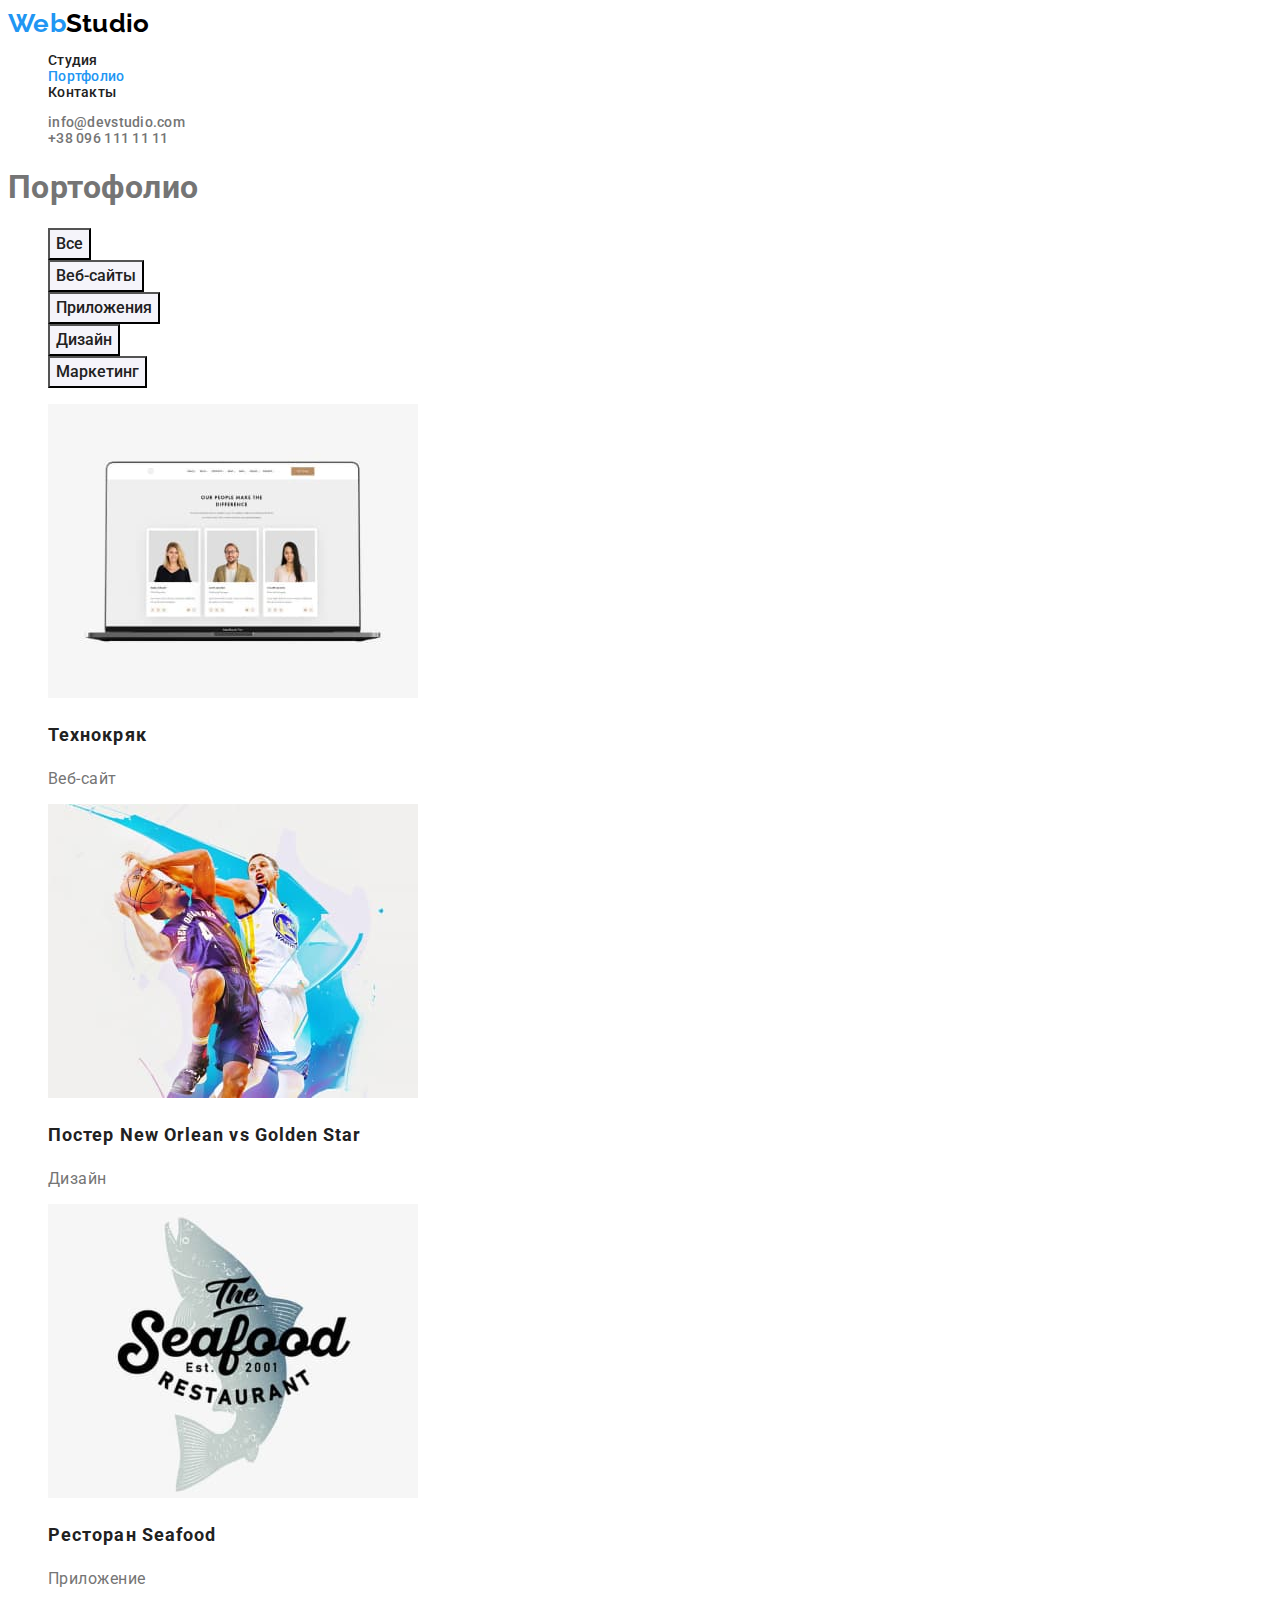
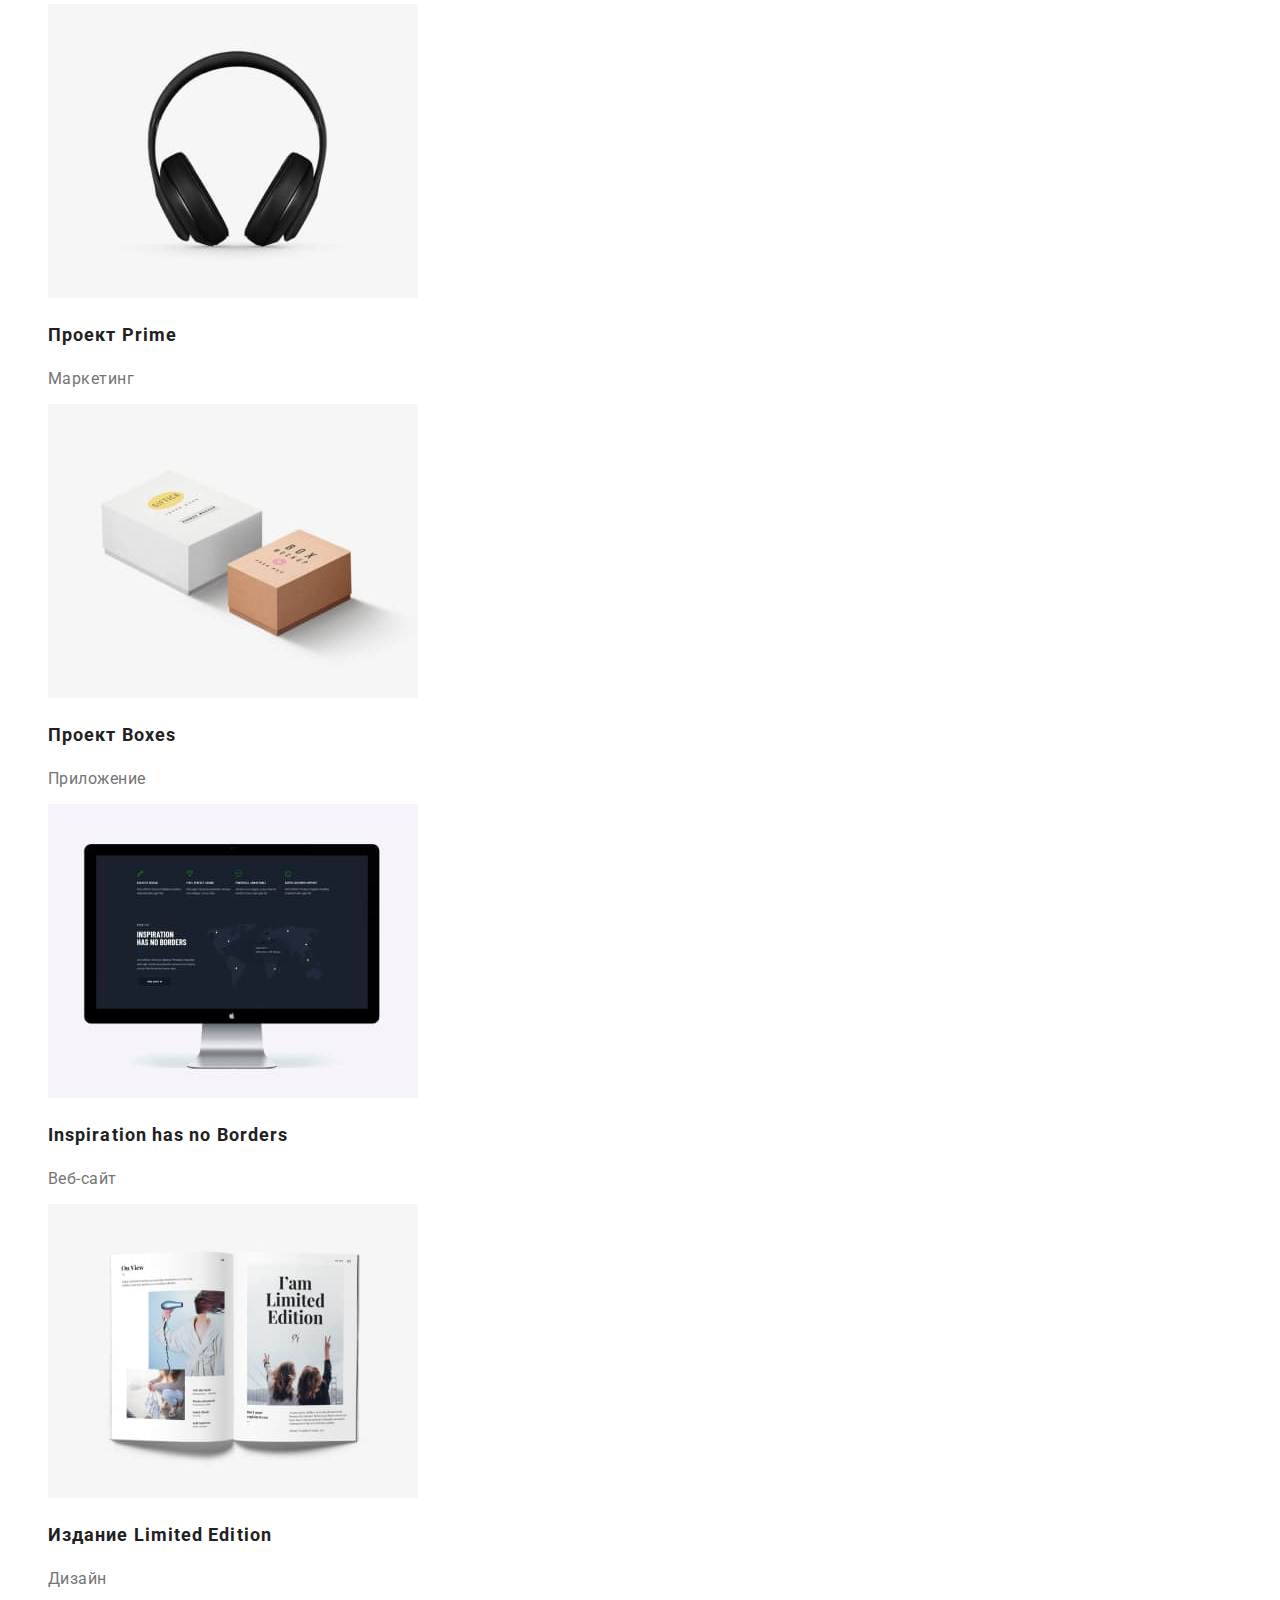
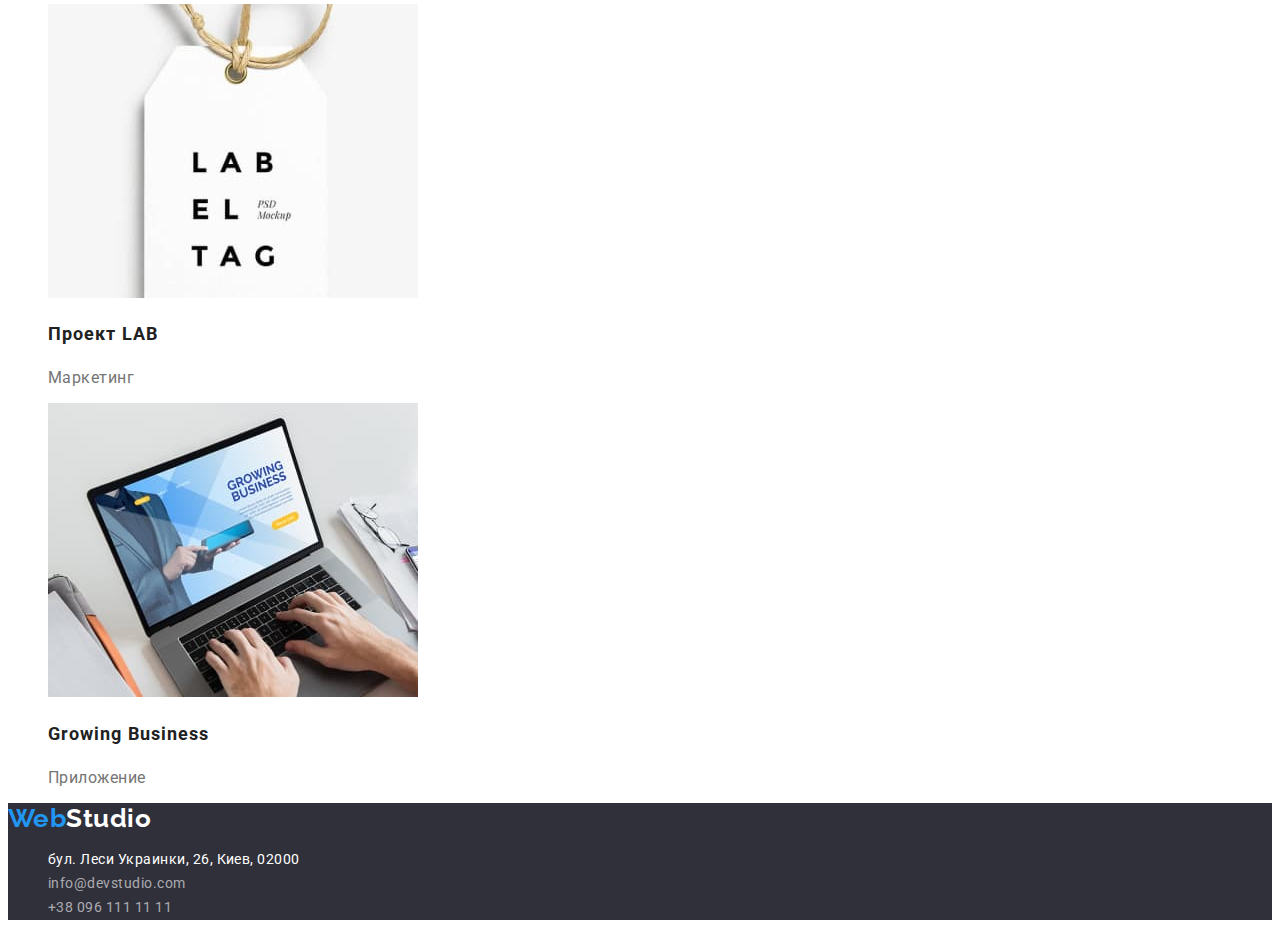
==== portfolio.html @ 1d760dae "add box-sizing" ====
<!DOCTYPE html>
<html lang="ru">
<head>
    <meta charset="UTF-8">
    <meta http-equiv="X-UA-Compatible" content="IE=edge">
    <meta name="viewport" content="width=device-width, initial-scale=1.0">
    <title>Document</title>
    <link rel="preconnect" href="https://fonts.googleapis.com">
    <link rel="preconnect" href="https://fonts.gstatic.com" crossorigin>
    <link href="https://fonts.googleapis.com/css2?family=Raleway:wght@700&family=Roboto:wght@400;500;700;900&display=swap"
        rel="stylesheet">
    <link rel="stylesheet" href="./css/styles.css">
</head>
<body>
    <!--Шапка-->
    <header class="page-header">
        <a href="./index.html" lang="en" class="logo-header link"> <span class="logo-web">Web</span>Studio </a>
        <nav class="page-nav">
            <ul class="site-nav">
                <li><a href="./index.html" class="link">Студия</a></li>
                <li><a href="./portfolio.html" class="link current">Портфолио</a></li>
                <li><a href="" class="link">Контакты</a></li>
            </ul>
        </nav>
        <ul class="contacts-nav">
            <li>
                <a href="mailto:info@devstudio.com" class="link">info@devstudio.com</a>
            </li>
            <li>
                <a href="tel:+380961111111" class="link">+38 096 111 11 11</a>
            </li>
        </ul>
    </header>
    <main>
        <section class="section">
        <h1 class="portofolio-header">Портофолио</h1>
        <!--фильтр-->
        <ul class="portofolio-list">
            <li><button type="button" class="button">Все</button></li>
            <li><button type="button" class="button">Веб-сайты</button></li>
            <li><button type="button" class="button">Приложения</button></li>
            <li><button type="button" class="button">Дизайн</button></li>
            <li><button type="button" class="button">Маркетинг</button></li>
        </ul>
        <!--Примеры работ-->
        <ul class="examples-list">
            <li>
                <img src="./images/portfolio/img9.jpg" alt="Ноутбук" width="370">
                <h2 class="title">Технокряк</h2>
                <p class="text"> Веб-сайт</p>
            </li>
            <li>
                <img src="./images/portfolio/img1.jpg" alt="Ноутбук" width="370">
                <h2 class="title">Постер New Orlean vs Golden Star</h2>
                <p class="text"> Дизайн</p>
            </li>
            <li>
                <img src="./images/portfolio/img2.jpg" alt="Ноутбук" width="370">
                <h2 class="title">Ресторан Seafood</h2>
                <p class="text"> Приложение</p>
            </li>
            <li>
                <img src="./images/portfolio/img3.jpg" alt="Ноутбук" width="370">
                <h2 class="title">Проект Prime</h2>
                <p class="text"> Маркетинг</p>
            </li>
            <li>
                <img src="./images/portfolio/img4.jpg" alt="Ноутбук" width="370">
                <h2 class="title">Проект Boxes</h2>
                <p class="text"> Приложение</p>
            </li>
            <li>
                <img src="./images/portfolio/img5.jpg" alt="Ноутбук" width="370">
                <h2 class="title">Inspiration has no Borders</h2>
                <p class="text"> Веб-сайт</p>
            </li>
            <li>
                <img src="./images/portfolio/img6.jpg" alt="Ноутбук" width="370">
                <h2 class="title">Издание Limited Edition</h2>
                <p class="text"> Дизайн</p>
            </li>
            <li>
                <img src="./images/portfolio/img7.jpg" alt="Ноутбук" width="370">
                <h2 class="title">Проект LAB</h2>
                <p class="text"> Маркетинг</p>
            </li>
            <li>
                <img src="./images/portfolio/img8.jpg" alt="Ноутбук" width="370">
                <h2 class="title">Growing Business</h2>
                <p class="text"> Приложение</p>
            </li>
        </ul>
        </section>
    </main>
    <!--Футер-->
        <footer class="page-footer">
            <address class="address-footer">
                <a href="./index.html" lang="en" class="logo-footer link"> <span class="logo-web">Web</span>Studio </a>
                <ul class="footer-list">
                    <li><a href="https://www.google.com/maps/place/%D0%B1%D1%83%D0%BB.+%D0%9B%D0%B5%D1%81%D0%B8+%D0%A3%D0%BA%D1%80%D0%B0%D0%B8%D0%BD%D0%BA%D0%B8,+26,+%D0%9A%D0%B8%D0%B5%D0%B2,+02000/@50.4265807,30.5361971,17z/data=!3m1!4b1!4m5!3m4!1s0x40d4cf0e033ecbe9:0x57a4dffefec77da0!8m2!3d50.4265807!4d30.5383858"
                            class="addres-footer link">бул. Леси Украинки, 26, Киев, 02000</a>
                    </li>
                    <li><a href="mailto:info@devstudio.com" class="contacts-footer link">info@devstudio.com</a>
                    </li>
                    <li><a href="tel:+380961111111" class="contacts-footer link">+38 096 111 11 11</a>
                    </li>
                </ul>
            </address>
        </footer>
</body>
</html>
---- css/styles.css ----
:root {
  --main-text-color: #757575;
  --accent-color: #2196f3;
  --title-text-color: #212121;
  --footer-hero-background-color: #2f303a;
  --primery-background-color: #ffffff;
  --secondary-background-color: #f5f4fa;
}

html {
  box-sizing: border-box;
}
*,
*::before,
*::after {
  box-sizing: inherit;
}
body {
  font-family: "Roboto", sans-serif;
  color: var(--main-text-color);
  background-color: var(--primery-background-color);
  letter-spacing: 0.03em;
}
ul {
  list-style: none;
}
.link {
  text-decoration: none;
  font-style: normal;
  color: var(--main-text-color);
}
button {
  font-family: inherit;
}

/* Логотип */
.logo-header {
  color: #000000;
  font-family: "Raleway", sans-serif;
  font-size: 26px;
  font-weight: 700;
  line-height: 1.19;
}
.logo-web {
  color: var(--accent-color);
}
/* шапка навигация */
.page-header {
  font-size: 14px;
  font-weight: 500;
  letter-spacing: 0.02em;
  line-height: 1.14;
}
.site-nav .link {
  color: var(--title-text-color);
}
.site-nav .link.current {
  color: var(--accent-color);
}
.site-nav .link:hover,
.site-nav .link:focus,
.contacts-nav .link:hover,
.contacts-nav .lonk:focus {
  color: var(--accent-color);
}
/* main */
/* герой */
.hero {
  background: var(--footer-hero-background-color);
}
.hero-title {
  color: var(--primery-background-color);
  font-size: 44px;
  font-weight: 900;
  letter-spacing: 0.06em;
  line-height: 1.36;
  text-align: center;
}
/* секции */
.section-title {
  font-size: 36px;
  font-weight: 700;
  line-height: 1.17;
  color: var(--title-text-color);
  text-align: center;
}
.features-list .title {
  color: var(--title-text-color);
  font-size: 14px;
  font-weight: 700;
  line-height: 1.14;
}
.features-list .text {
  font-size: 14px;
  font-weight: 400;
  line-height: 1.71;
}
.team-list .title {
  color: var(--title-text-color);
  font-size: 16px;
  font-weight: 500;
  line-height: 1.19;
  text-align: center;
}
.team-list .text {
  font-size: 16px;
  font-weight: 400;
  line-height: 1.19;
  text-align: center;
}
/* футер */
.page-footer {
  background-color: var(--footer-hero-background-color);
}
.logo-footer {
  color: var(--primery-background-color);
  font-family: "Raleway", sans-serif;
  font-size: 26px;
  font-weight: 700;
  line-height: 1.19;
}
.footer-list {
  font-size: 14px;
  font-weight: 400;
  line-height: 1.71;
}
.addres-footer {
  color: var(--primery-background-color);
}
.contacts-footer {
  color: rgba(255, 255, 255, 0.6);
}
/* кнопки */
.button {
  color: var(--title-text-color);
  background-color: var(--secondary-background-color);
  font-size: 16px;
  font-weight: 500;
  line-height: 1.63;
  text-align: center;
}

.button:hover {
  color: var(--primery-background-color);
  background-color: var(--accent-color);
  cursor: pointer;
}
.button.main {
  color: var(--primery-background-color);
  background-color: var(--accent-color);
  font-weight: 700;
  letter-spacing: 0.06em;
  line-height: 1.88;
}
.button.main:hover {
  background-color: #188ce8;
}

/* портфолио */

.examples-list .title {
  color: var(--title-text-color);
  font-size: 18px;
  font-weight: 700;
  letter-spacing: 0.06em;
  line-height: 2;
}
.examples-list text {
  font-size: 16px;
  font-weight: 400;
  line-height: 1.88;
}

/*цвет основного тексат #212121
цвет мелкого текста #757575
цвет ссылки rgba(255, 255, 255, 0.6)
цвет наведения #2196F3 */
/* цвет фона #FFFFFF 
цвет вспомогательного фона #F5F4FA
Цвет решения для вашего бизнеса  и футера #2F303A
цвет шапки #FFFFFF*/
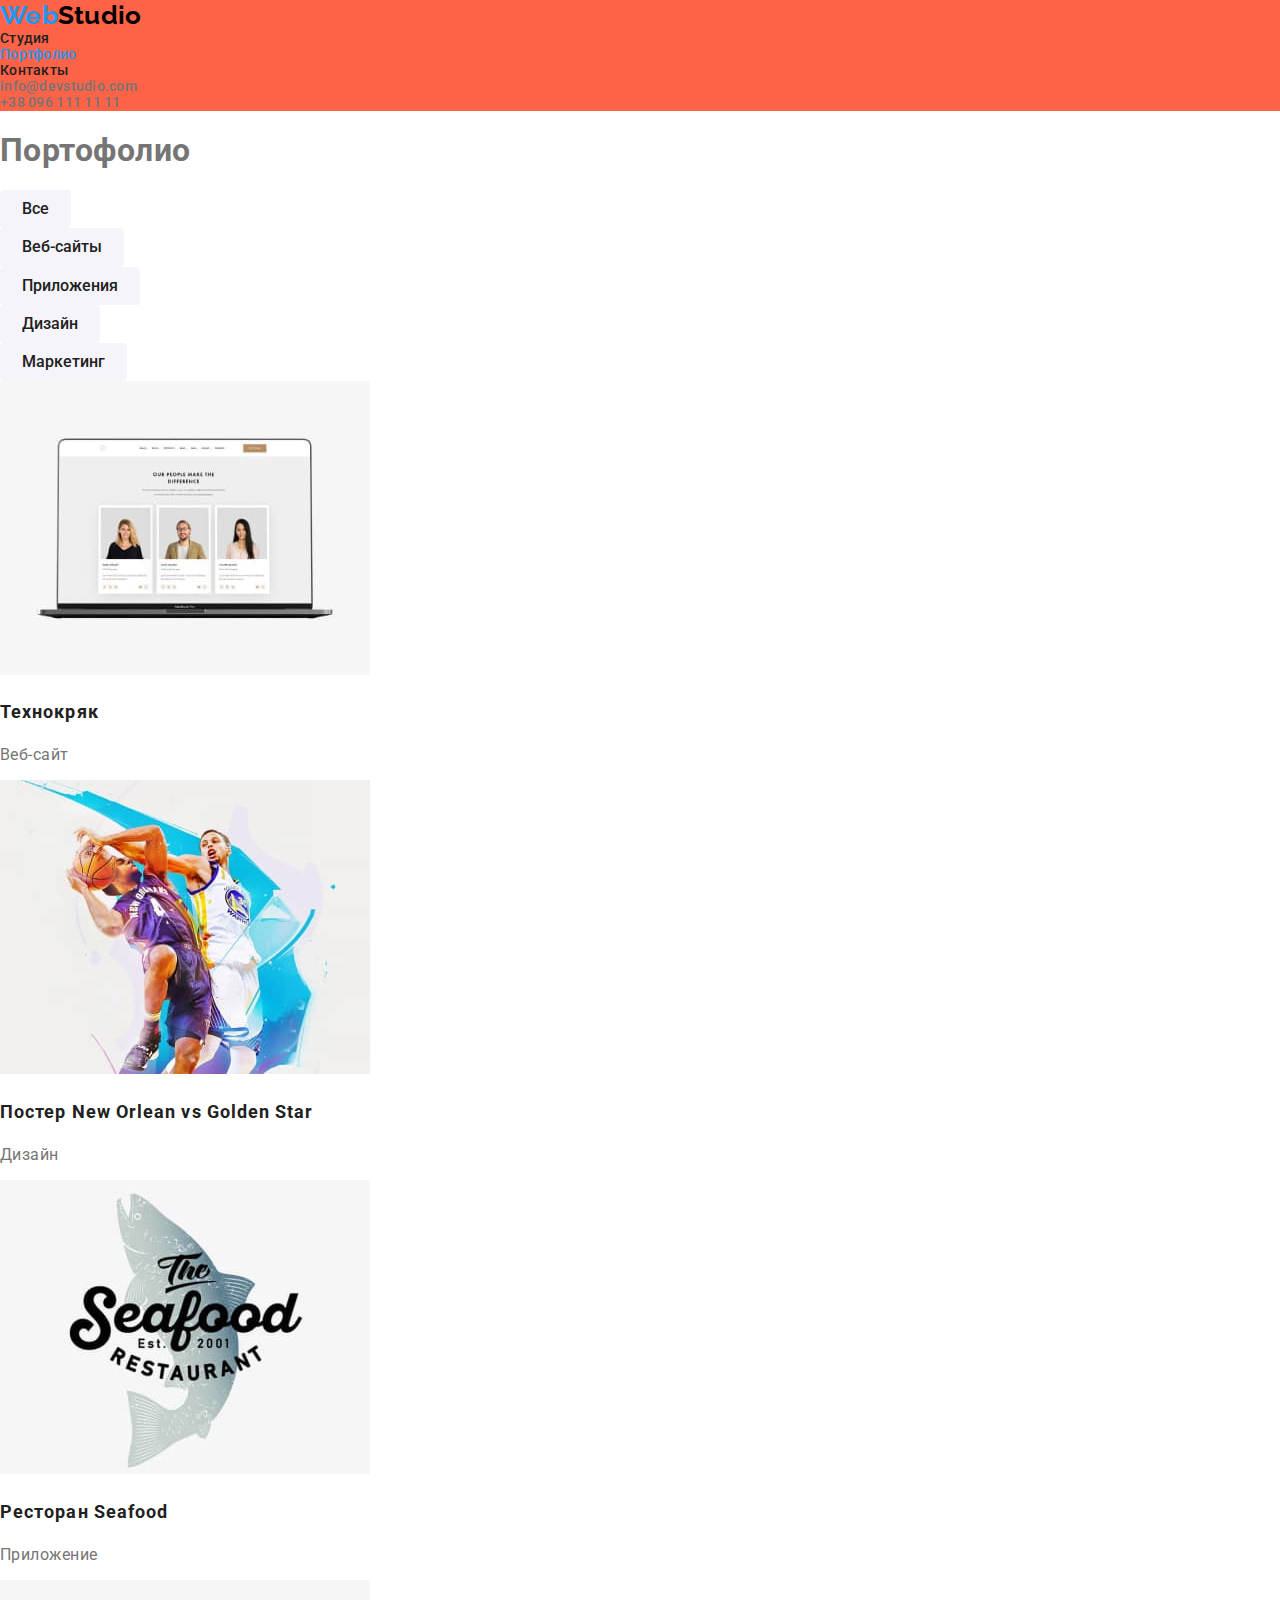
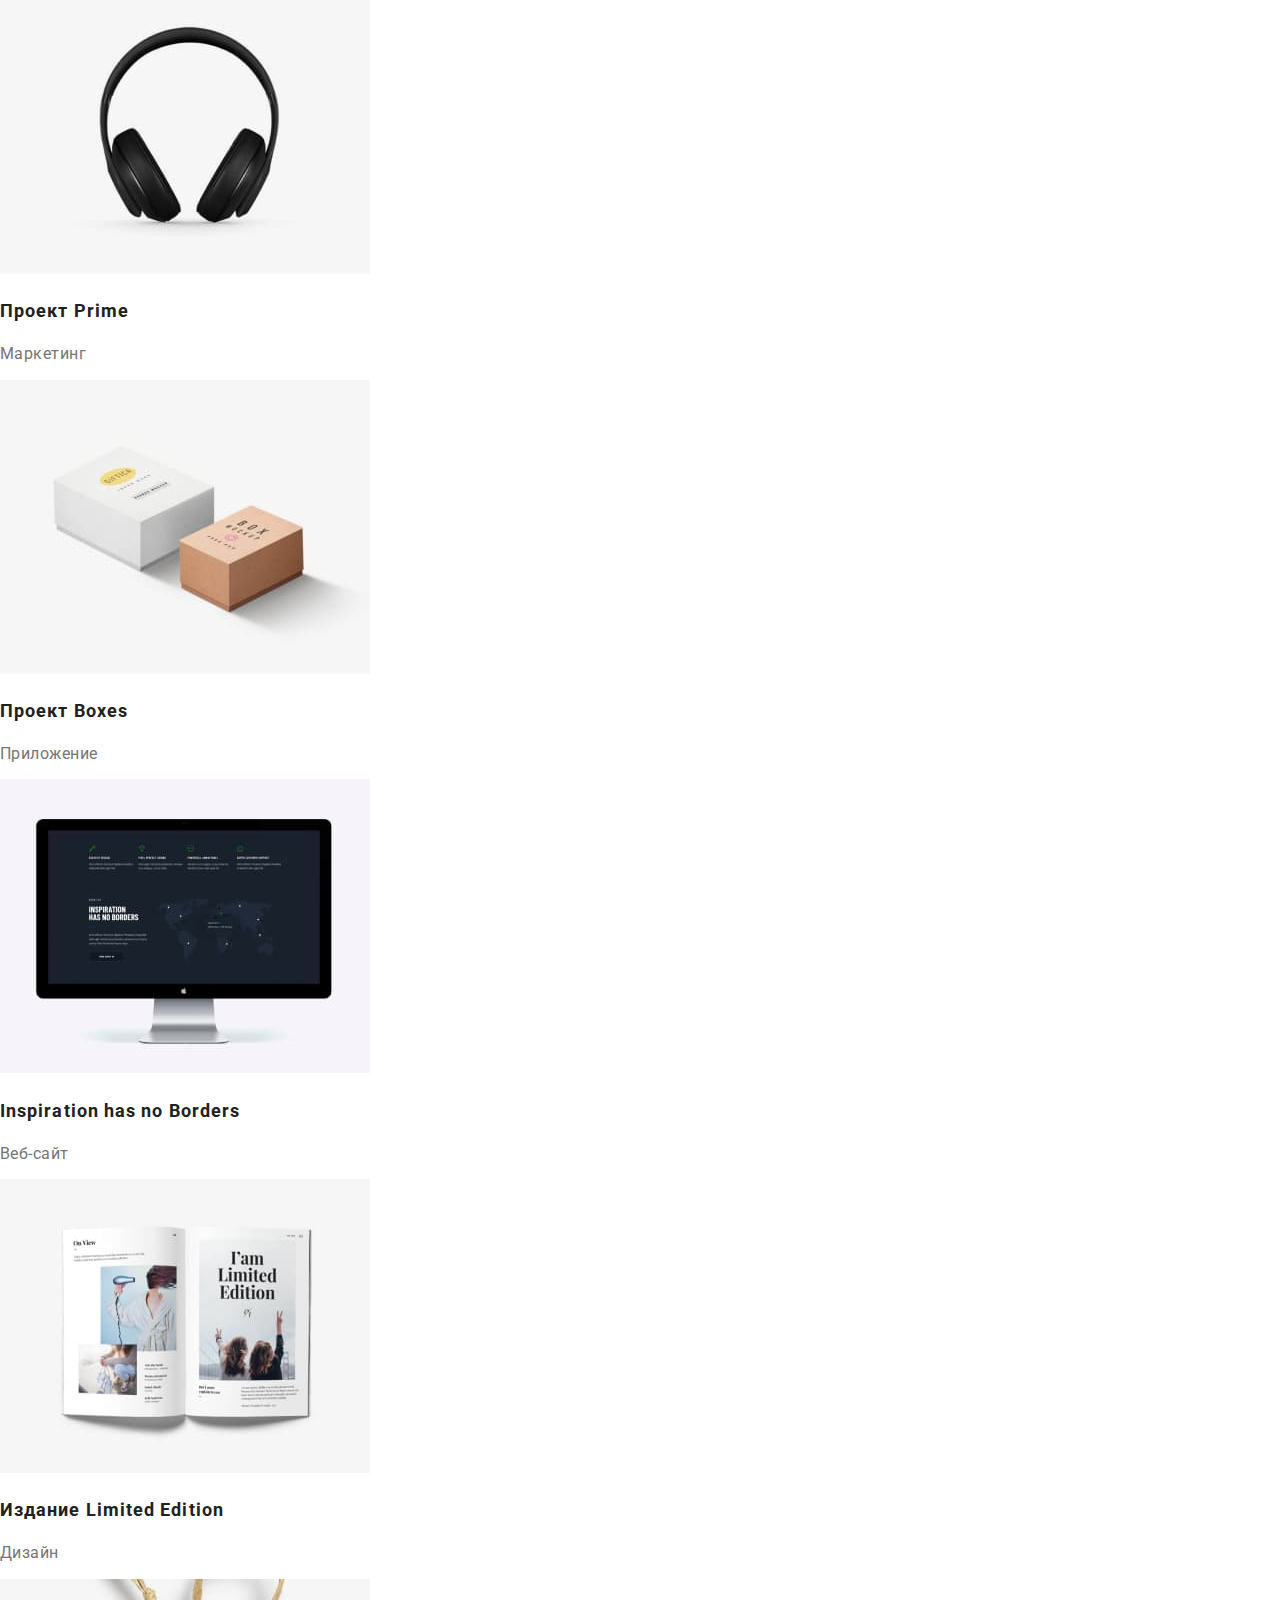
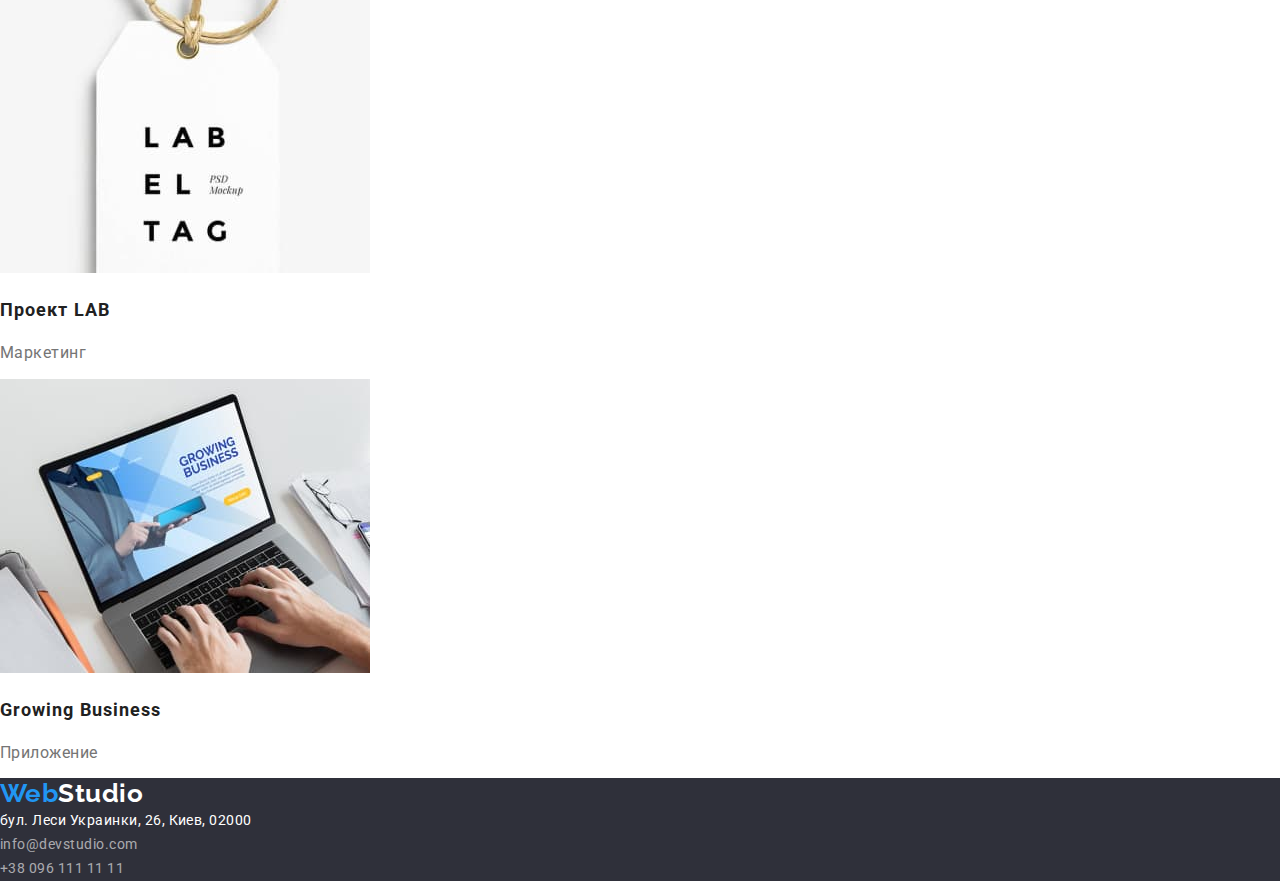
==== commit 997ce175: "container+normalaize" ====
--- a/portfolio.html
+++ b/portfolio.html
@@ -7,105 +7,107 @@
     <title>Document</title>
     <link rel="preconnect" href="https://fonts.googleapis.com">
     <link rel="preconnect" href="https://fonts.gstatic.com" crossorigin>
-    <link href="https://fonts.googleapis.com/css2?family=Raleway:wght@700&family=Roboto:wght@400;500;700;900&display=swap"
-        rel="stylesheet">
+    <link href="https://fonts.googleapis.com/css2?family=Raleway:wght@700&family=Roboto:wght@400;500;700;900&display=swap" rel="stylesheet">
+    <link rel="stylesheet" href="https://cdnjs.cloudflare.com/ajax/libs/modern-normalize/1.1.0/modern-normalize.min.css">
     <link rel="stylesheet" href="./css/styles.css">
 </head>
 <body>
-    <!--Шапка-->
-    <header class="page-header">
-        <a href="./index.html" lang="en" class="logo-header link"> <span class="logo-web">Web</span>Studio </a>
-        <nav class="page-nav">
-            <ul class="site-nav">
-                <li><a href="./index.html" class="link">Студия</a></li>
-                <li><a href="./portfolio.html" class="link current">Портфолио</a></li>
-                <li><a href="" class="link">Контакты</a></li>
+    
+        <!--Шапка-->
+        <header class="page-header">
+            <a href="./index.html" lang="en" class="logo-header link"> <span class="logo-web">Web</span>Studio </a>
+            <nav class="page-nav">
+                <ul class="site-nav">
+                    <li><a href="./index.html" class="link">Студия</a></li>
+                    <li><a href="./portfolio.html" class="link current">Портфолио</a></li>
+                    <li><a href="" class="link">Контакты</a></li>
+                </ul>
+            </nav>
+            <ul class="contacts-nav">
+                <li>
+                    <a href="mailto:info@devstudio.com" class="link">info@devstudio.com</a>
+                </li>
+                <li>
+                    <a href="tel:+380961111111" class="link">+38 096 111 11 11</a>
+                </li>
             </ul>
-        </nav>
-        <ul class="contacts-nav">
-            <li>
-                <a href="mailto:info@devstudio.com" class="link">info@devstudio.com</a>
-            </li>
-            <li>
-                <a href="tel:+380961111111" class="link">+38 096 111 11 11</a>
-            </li>
-        </ul>
-    </header>
-    <main>
-        <section class="section">
-        <h1 class="portofolio-header">Портофолио</h1>
-        <!--фильтр-->
-        <ul class="portofolio-list">
-            <li><button type="button" class="button">Все</button></li>
-            <li><button type="button" class="button">Веб-сайты</button></li>
-            <li><button type="button" class="button">Приложения</button></li>
-            <li><button type="button" class="button">Дизайн</button></li>
-            <li><button type="button" class="button">Маркетинг</button></li>
-        </ul>
-        <!--Примеры работ-->
-        <ul class="examples-list">
-            <li>
-                <img src="./images/portfolio/img9.jpg" alt="Ноутбук" width="370">
-                <h2 class="title">Технокряк</h2>
-                <p class="text"> Веб-сайт</p>
-            </li>
-            <li>
-                <img src="./images/portfolio/img1.jpg" alt="Ноутбук" width="370">
-                <h2 class="title">Постер New Orlean vs Golden Star</h2>
-                <p class="text"> Дизайн</p>
-            </li>
-            <li>
-                <img src="./images/portfolio/img2.jpg" alt="Ноутбук" width="370">
-                <h2 class="title">Ресторан Seafood</h2>
-                <p class="text"> Приложение</p>
-            </li>
-            <li>
-                <img src="./images/portfolio/img3.jpg" alt="Ноутбук" width="370">
-                <h2 class="title">Проект Prime</h2>
-                <p class="text"> Маркетинг</p>
-            </li>
-            <li>
-                <img src="./images/portfolio/img4.jpg" alt="Ноутбук" width="370">
-                <h2 class="title">Проект Boxes</h2>
-                <p class="text"> Приложение</p>
-            </li>
-            <li>
-                <img src="./images/portfolio/img5.jpg" alt="Ноутбук" width="370">
-                <h2 class="title">Inspiration has no Borders</h2>
-                <p class="text"> Веб-сайт</p>
-            </li>
-            <li>
-                <img src="./images/portfolio/img6.jpg" alt="Ноутбук" width="370">
-                <h2 class="title">Издание Limited Edition</h2>
-                <p class="text"> Дизайн</p>
-            </li>
-            <li>
-                <img src="./images/portfolio/img7.jpg" alt="Ноутбук" width="370">
-                <h2 class="title">Проект LAB</h2>
-                <p class="text"> Маркетинг</p>
-            </li>
-            <li>
-                <img src="./images/portfolio/img8.jpg" alt="Ноутбук" width="370">
-                <h2 class="title">Growing Business</h2>
-                <p class="text"> Приложение</p>
-            </li>
-        </ul>
-        </section>
-    </main>
-    <!--Футер-->
-        <footer class="page-footer">
-            <address class="address-footer">
-                <a href="./index.html" lang="en" class="logo-footer link"> <span class="logo-web">Web</span>Studio </a>
-                <ul class="footer-list">
-                    <li><a href="https://www.google.com/maps/place/%D0%B1%D1%83%D0%BB.+%D0%9B%D0%B5%D1%81%D0%B8+%D0%A3%D0%BA%D1%80%D0%B0%D0%B8%D0%BD%D0%BA%D0%B8,+26,+%D0%9A%D0%B8%D0%B5%D0%B2,+02000/@50.4265807,30.5361971,17z/data=!3m1!4b1!4m5!3m4!1s0x40d4cf0e033ecbe9:0x57a4dffefec77da0!8m2!3d50.4265807!4d30.5383858"
-                            class="addres-footer link">бул. Леси Украинки, 26, Киев, 02000</a>
-                    </li>
-                    <li><a href="mailto:info@devstudio.com" class="contacts-footer link">info@devstudio.com</a>
-                    </li>
-                    <li><a href="tel:+380961111111" class="contacts-footer link">+38 096 111 11 11</a>
-                    </li>
-                </ul>
-            </address>
-        </footer>
+        </header>
+        <main>
+            <section class="section">
+            <h1 class="portofolio-header">Портофолио</h1>
+            <!--фильтр-->
+            <ul class="portofolio-list">
+                <li><button type="button" class="button">Все</button></li>
+                <li><button type="button" class="button">Веб-сайты</button></li>
+                <li><button type="button" class="button">Приложения</button></li>
+                <li><button type="button" class="button">Дизайн</button></li>
+                <li><button type="button" class="button">Маркетинг</button></li>
+            </ul>
+            <!--Примеры работ-->
+            <ul class="examples-list">
+                <li>
+                    <img src="./images/portfolio/img9.jpg" alt="Ноутбук" width="370">
+                    <h2 class="title">Технокряк</h2>
+                    <p class="text"> Веб-сайт</p>
+                </li>
+                <li>
+                    <img src="./images/portfolio/img1.jpg" alt="Ноутбук" width="370">
+                    <h2 class="title">Постер New Orlean vs Golden Star</h2>
+                    <p class="text"> Дизайн</p>
+                </li>
+                <li>
+                    <img src="./images/portfolio/img2.jpg" alt="Ноутбук" width="370">
+                    <h2 class="title">Ресторан Seafood</h2>
+                    <p class="text"> Приложение</p>
+                </li>
+                <li>
+                    <img src="./images/portfolio/img3.jpg" alt="Ноутбук" width="370">
+                    <h2 class="title">Проект Prime</h2>
+                    <p class="text"> Маркетинг</p>
+                </li>
+                <li>
+                    <img src="./images/portfolio/img4.jpg" alt="Ноутбук" width="370">
+                    <h2 class="title">Проект Boxes</h2>
+                    <p class="text"> Приложение</p>
+                </li>
+                <li>
+                    <img src="./images/portfolio/img5.jpg" alt="Ноутбук" width="370">
+                    <h2 class="title">Inspiration has no Borders</h2>
+                    <p class="text"> Веб-сайт</p>
+                </li>
+                <li>
+                    <img src="./images/portfolio/img6.jpg" alt="Ноутбук" width="370">
+                    <h2 class="title">Издание Limited Edition</h2>
+                    <p class="text"> Дизайн</p>
+                </li>
+                <li>
+                    <img src="./images/portfolio/img7.jpg" alt="Ноутбук" width="370">
+                    <h2 class="title">Проект LAB</h2>
+                    <p class="text"> Маркетинг</p>
+                </li>
+                <li>
+                    <img src="./images/portfolio/img8.jpg" alt="Ноутбук" width="370">
+                    <h2 class="title">Growing Business</h2>
+                    <p class="text"> Приложение</p>
+                </li>
+            </ul>
+            </section>
+        </main>
+        <!--Футер-->
+            <footer class="page-footer">
+                <address class="address-footer">
+                    <a href="./index.html" lang="en" class="logo-footer link"> <span class="logo-web">Web</span>Studio </a>
+                    <ul class="footer-list">
+                        <li><a href="https://www.google.com/maps/place/%D0%B1%D1%83%D0%BB.+%D0%9B%D0%B5%D1%81%D0%B8+%D0%A3%D0%BA%D1%80%D0%B0%D0%B8%D0%BD%D0%BA%D0%B8,+26,+%D0%9A%D0%B8%D0%B5%D0%B2,+02000/@50.4265807,30.5361971,17z/data=!3m1!4b1!4m5!3m4!1s0x40d4cf0e033ecbe9:0x57a4dffefec77da0!8m2!3d50.4265807!4d30.5383858"
+                                class="addres-footer link">бул. Леси Украинки, 26, Киев, 02000</a>
+                        </li>
+                        <li><a href="mailto:info@devstudio.com" class="contacts-footer link">info@devstudio.com</a>
+                        </li>
+                        <li><a href="tel:+380961111111" class="contacts-footer link">+38 096 111 11 11</a>
+                        </li>
+                    </ul>
+                </address>
+            </footer>
+    
 </body>
 </html>--- a/css/styles.css
+++ b/css/styles.css
@@ -10,11 +10,7 @@
 html {
   box-sizing: border-box;
 }
-*,
-*::before,
-*::after {
-  box-sizing: inherit;
-}
+
 body {
   font-family: "Roboto", sans-serif;
   color: var(--main-text-color);
@@ -23,6 +19,8 @@
 }
 ul {
   list-style: none;
+  padding: 0;
+  margin: 0;
 }
 .link {
   text-decoration: none;
@@ -33,6 +31,12 @@
   font-family: inherit;
 }
 
+.container {
+  width: 1200px;
+  padding-left: 15px;
+  padding-right: 15px;
+  margin: 0 auto;
+}
 /* Логотип */
 .logo-header {
   color: #000000;
@@ -50,6 +54,7 @@
   font-weight: 500;
   letter-spacing: 0.02em;
   line-height: 1.14;
+  background-color: tomato;
 }
 .site-nav .link {
   color: var(--title-text-color);
@@ -67,14 +72,19 @@
 /* герой */
 .hero {
   background: var(--footer-hero-background-color);
+  outline: 2px solid tomato;
 }
 .hero-title {
   color: var(--primery-background-color);
   font-size: 44px;
   font-weight: 900;
+  text-transform: uppercase;
   letter-spacing: 0.06em;
   line-height: 1.36;
   text-align: center;
+  margin-top: 0;
+  margin-bottom: 30;
+  width: 696px;
 }
 /* секции */
 .section-title {
@@ -138,6 +148,9 @@
   font-weight: 500;
   line-height: 1.63;
   text-align: center;
+  border-radius: 4px;
+  padding: 6px 22px;
+  border: none;
 }
 
 .button:hover {
@@ -151,6 +164,9 @@
   font-weight: 700;
   letter-spacing: 0.06em;
   line-height: 1.88;
+  padding: 10px 32px;
+  min-height: 50px;
+  min-width: 200;
 }
 .button.main:hover {
   background-color: #188ce8;
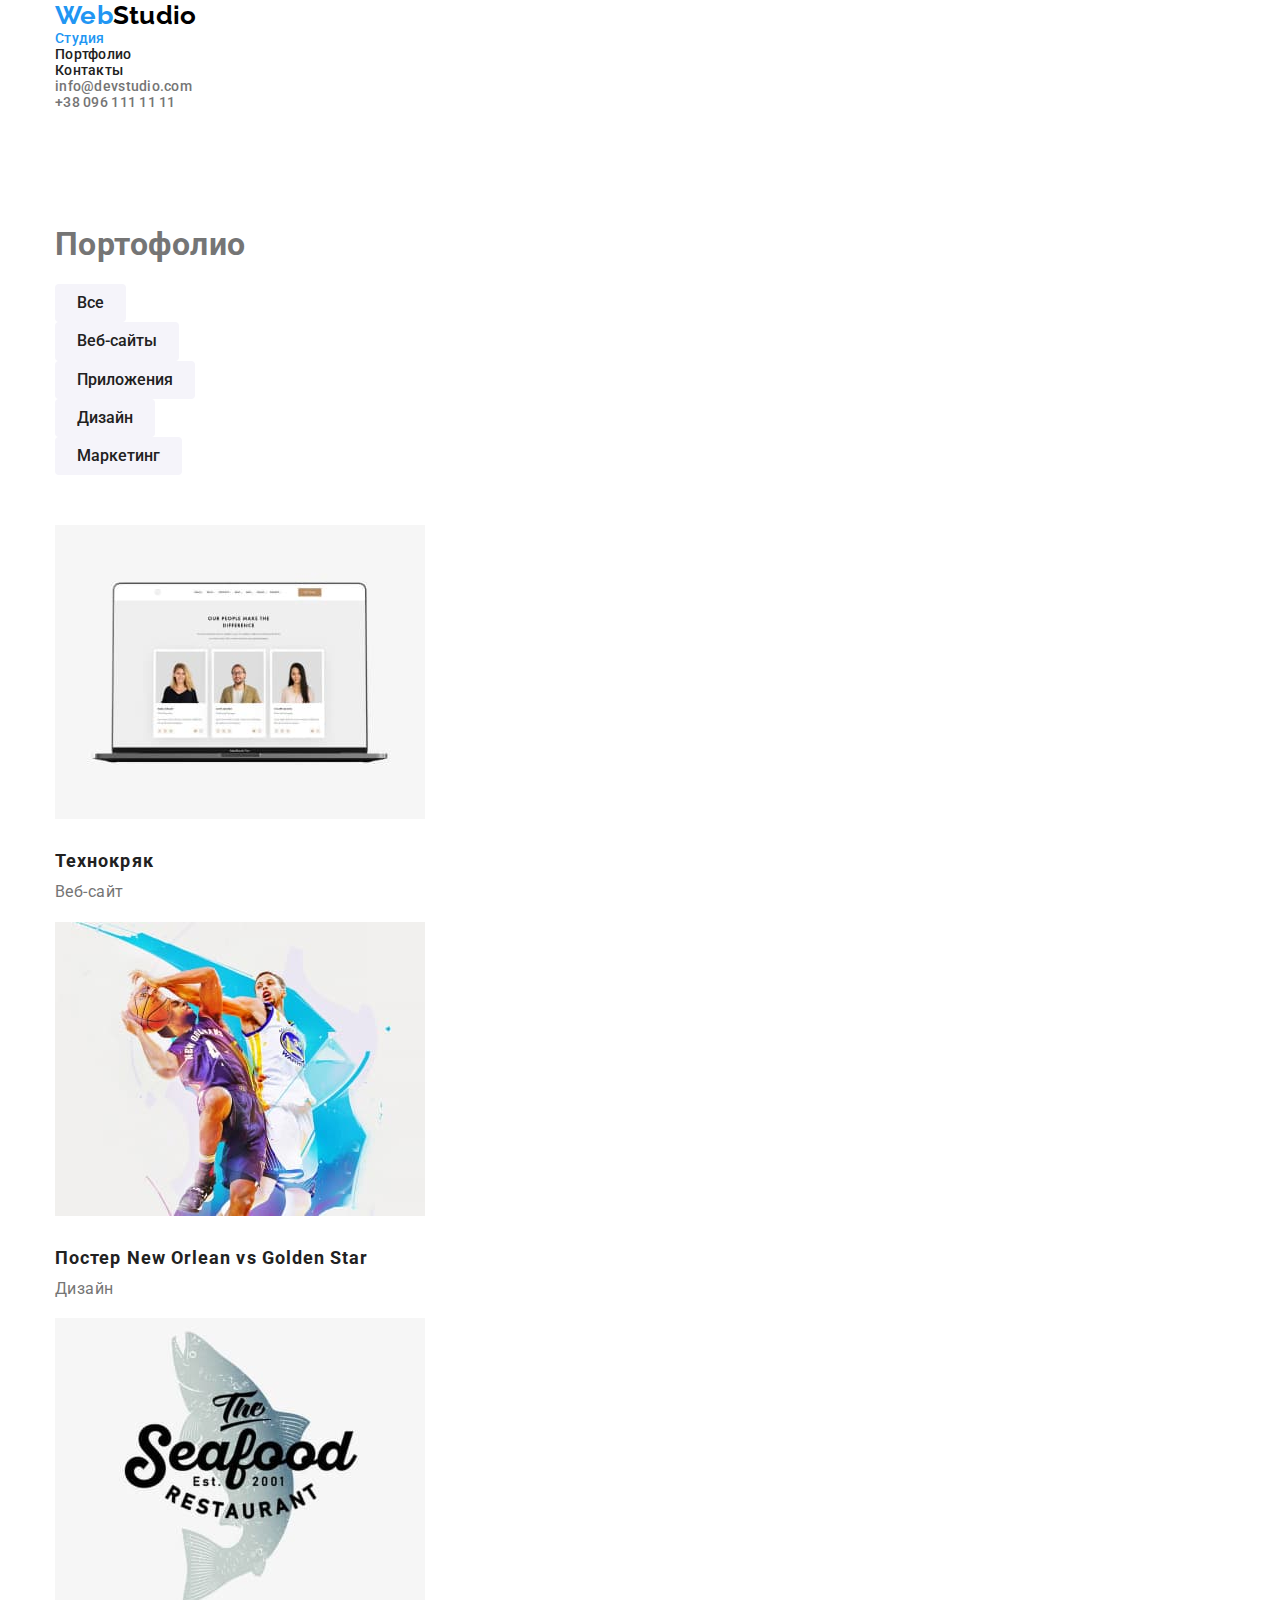
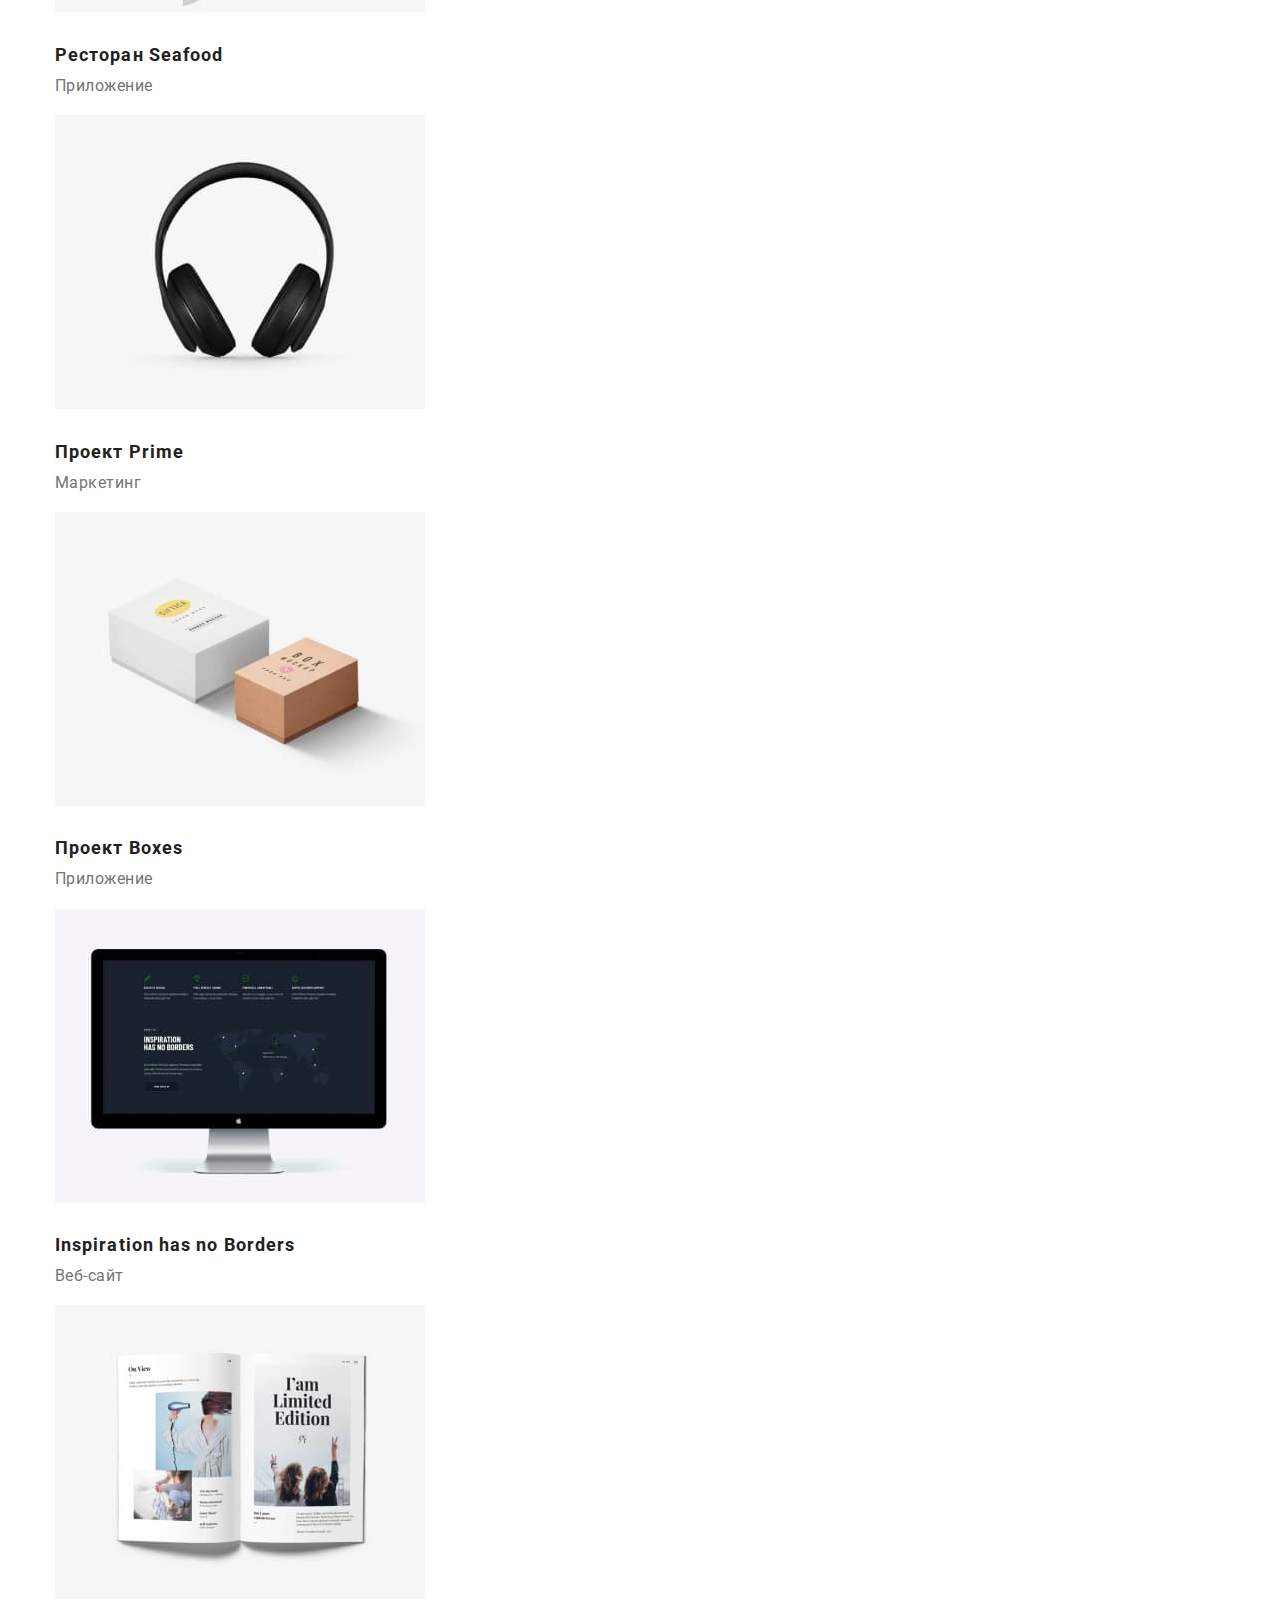
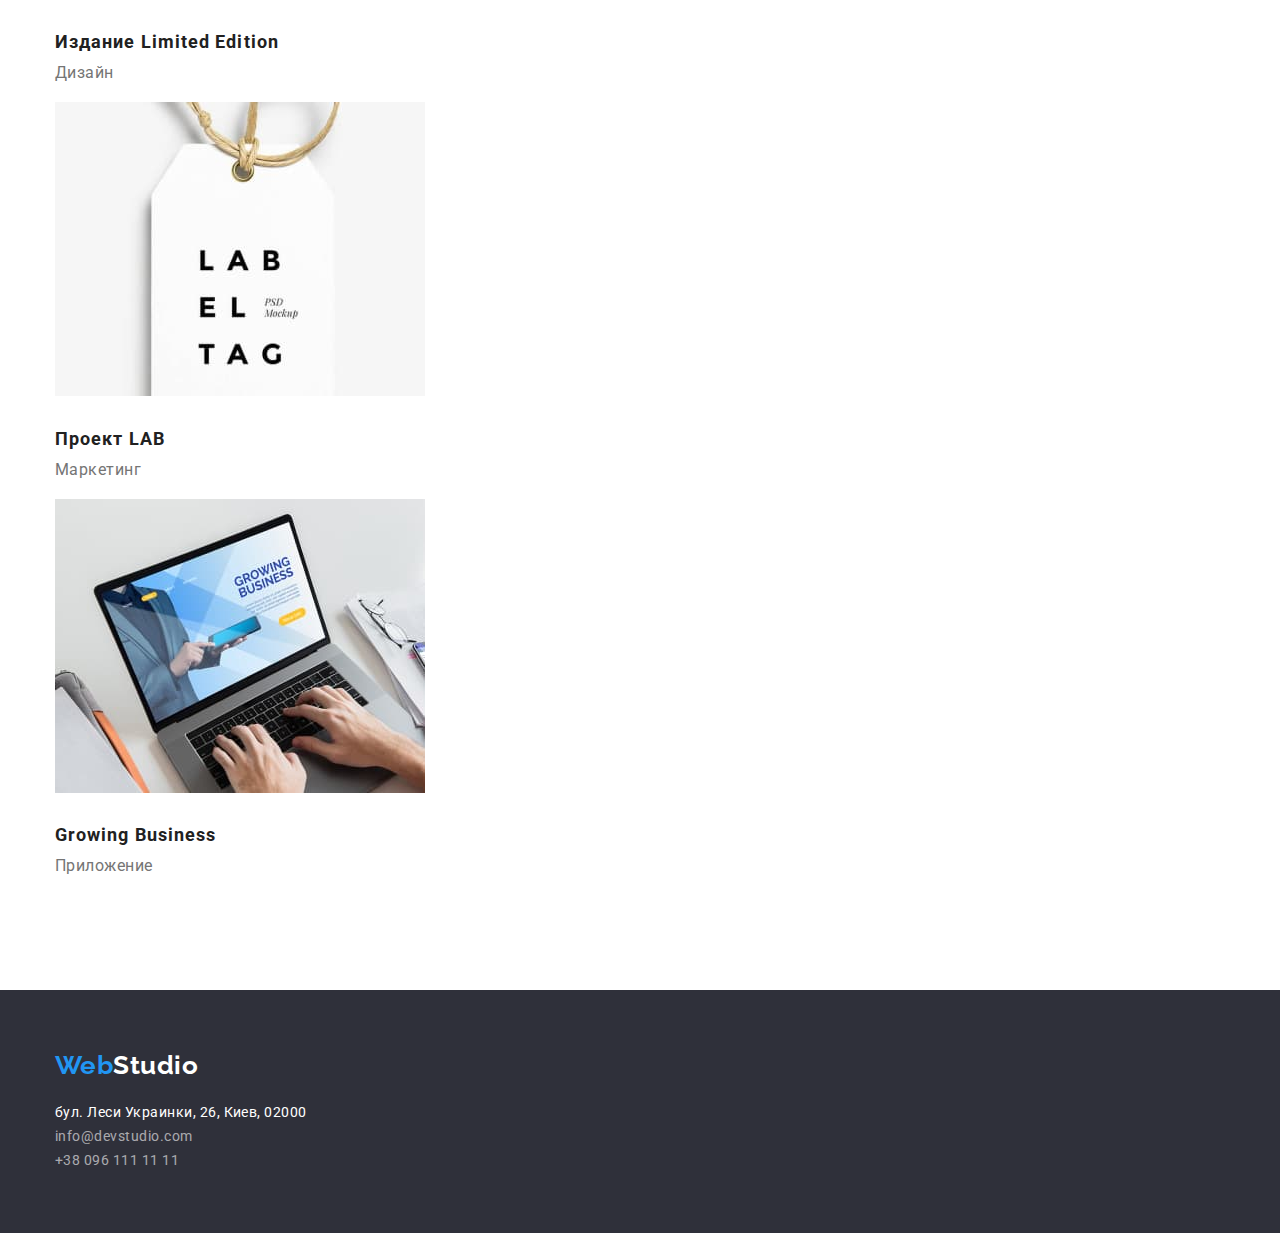
==== commit d6c83a43: "разметил контейнеры" ====
--- a/portfolio.html
+++ b/portfolio.html
@@ -15,25 +15,28 @@
     
         <!--Шапка-->
         <header class="page-header">
-            <a href="./index.html" lang="en" class="logo-header link"> <span class="logo-web">Web</span>Studio </a>
-            <nav class="page-nav">
-                <ul class="site-nav">
-                    <li><a href="./index.html" class="link">Студия</a></li>
-                    <li><a href="./portfolio.html" class="link current">Портфолио</a></li>
-                    <li><a href="" class="link">Контакты</a></li>
+            <div class="container">
+                <a href="./index.html" lang="en" class="logo-header link"> <span class="logo-web">Web</span>Studio </a>
+                <nav class="page-nav">
+                    <ul class="site-nav">
+                        <li><a href="./index.html" class="link current">Студия</a></li>
+                        <li><a href="./portfolio.html" class="link">Портфолио</a></li>
+                        <li><a href="" class="link">Контакты</a></li>
+                    </ul>
+                </nav>
+                <ul class="contacts-nav">
+                    <li>
+                        <a href="mailto:info@devstudio.com" class="link">info@devstudio.com</a>
+                    </li>
+                    <li>
+                        <a href="tel:+380961111111" class="link">+38 096 111 11 11</a>
+                    </li>
                 </ul>
-            </nav>
-            <ul class="contacts-nav">
-                <li>
-                    <a href="mailto:info@devstudio.com" class="link">info@devstudio.com</a>
-                </li>
-                <li>
-                    <a href="tel:+380961111111" class="link">+38 096 111 11 11</a>
-                </li>
-            </ul>
+            </div>
         </header>
         <main>
             <section class="section">
+                <div class="container">
             <h1 class="portofolio-header">Портофолио</h1>
             <!--фильтр-->
             <ul class="portofolio-list">
@@ -45,56 +48,58 @@
             </ul>
             <!--Примеры работ-->
             <ul class="examples-list">
-                <li>
+                <li class="examples-container">
                     <img src="./images/portfolio/img9.jpg" alt="Ноутбук" width="370">
                     <h2 class="title">Технокряк</h2>
                     <p class="text"> Веб-сайт</p>
                 </li>
-                <li>
+                <li class="examples-container">
                     <img src="./images/portfolio/img1.jpg" alt="Ноутбук" width="370">
                     <h2 class="title">Постер New Orlean vs Golden Star</h2>
                     <p class="text"> Дизайн</p>
                 </li>
-                <li>
+                <li class="examples-container">
                     <img src="./images/portfolio/img2.jpg" alt="Ноутбук" width="370">
                     <h2 class="title">Ресторан Seafood</h2>
                     <p class="text"> Приложение</p>
                 </li>
-                <li>
+                <li class="examples-container">
                     <img src="./images/portfolio/img3.jpg" alt="Ноутбук" width="370">
                     <h2 class="title">Проект Prime</h2>
                     <p class="text"> Маркетинг</p>
                 </li>
-                <li>
+                <li class="examples-container">
                     <img src="./images/portfolio/img4.jpg" alt="Ноутбук" width="370">
                     <h2 class="title">Проект Boxes</h2>
                     <p class="text"> Приложение</p>
                 </li>
-                <li>
+                <li class="examples-container">
                     <img src="./images/portfolio/img5.jpg" alt="Ноутбук" width="370">
                     <h2 class="title">Inspiration has no Borders</h2>
                     <p class="text"> Веб-сайт</p>
                 </li>
-                <li>
+                <li class="examples-container">
                     <img src="./images/portfolio/img6.jpg" alt="Ноутбук" width="370">
                     <h2 class="title">Издание Limited Edition</h2>
                     <p class="text"> Дизайн</p>
                 </li>
-                <li>
+                <li class="examples-container">
                     <img src="./images/portfolio/img7.jpg" alt="Ноутбук" width="370">
                     <h2 class="title">Проект LAB</h2>
                     <p class="text"> Маркетинг</p>
                 </li>
-                <li>
+                <li class="examples-container">
                     <img src="./images/portfolio/img8.jpg" alt="Ноутбук" width="370">
                     <h2 class="title">Growing Business</h2>
                     <p class="text"> Приложение</p>
                 </li>
             </ul>
+            </div>
             </section>
         </main>
         <!--Футер-->
-            <footer class="page-footer">
+        <footer class="page-footer">
+            <div class="container">
                 <address class="address-footer">
                     <a href="./index.html" lang="en" class="logo-footer link"> <span class="logo-web">Web</span>Studio </a>
                     <ul class="footer-list">
@@ -107,7 +112,8 @@
                         </li>
                     </ul>
                 </address>
-            </footer>
+            </div>
+        </footer>
     
 </body>
 </html>--- a/css/styles.css
+++ b/css/styles.css
@@ -22,6 +22,11 @@
   padding: 0;
   margin: 0;
 }
+
+.text {
+  margin-top: 0;
+  margin-bottom: 0;
+}
 .link {
   text-decoration: none;
   font-style: normal;
@@ -29,6 +34,10 @@
 }
 button {
   font-family: inherit;
+}
+.section {
+  padding-top: 94px;
+  padding-bottom: 94px;
 }
 
 .container {
@@ -54,7 +63,6 @@
   font-weight: 500;
   letter-spacing: 0.02em;
   line-height: 1.14;
-  background-color: tomato;
 }
 .site-nav .link {
   color: var(--title-text-color);
@@ -72,7 +80,9 @@
 /* герой */
 .hero {
   background: var(--footer-hero-background-color);
-  outline: 2px solid tomato;
+  text-align: center;
+  padding-top: 200px;
+  padding-bottom: 200px;
 }
 .hero-title {
   color: var(--primery-background-color);
@@ -82,8 +92,10 @@
   letter-spacing: 0.06em;
   line-height: 1.36;
   text-align: center;
-  margin-top: 0;
-  margin-bottom: 30;
+  margin-left: auto;
+  margin-right: auto;
+  margin-bottom: 30px;
+  margin-top: 0;
   width: 696px;
 }
 /* секции */
@@ -93,24 +105,34 @@
   line-height: 1.17;
   color: var(--title-text-color);
   text-align: center;
+  margin-bottom: 50px;
+  margin-top: 0;
 }
 .features-list .title {
   color: var(--title-text-color);
   font-size: 14px;
   font-weight: 700;
   line-height: 1.14;
+  text-transform: uppercase;
+  margin-bottom: 10px;
+  margin-top: 0;
 }
 .features-list .text {
   font-size: 14px;
   font-weight: 400;
   line-height: 1.71;
 }
+.features-container {
+  width: 270px;
+}
 .team-list .title {
   color: var(--title-text-color);
   font-size: 16px;
   font-weight: 500;
   line-height: 1.19;
   text-align: center;
+  margin-top: 30px;
+  margin-bottom: 10px;
 }
 .team-list .text {
   font-size: 16px;
@@ -118,16 +140,26 @@
   line-height: 1.19;
   text-align: center;
 }
+.team-container {
+  width: 270px;
+  padding-bottom: 30px;
+  text-align: center;
+}
+
 /* футер */
 .page-footer {
   background-color: var(--footer-hero-background-color);
+  padding-top: 60px;
+  padding-bottom: 60px;
 }
 .logo-footer {
+  display: inline-block;
   color: var(--primery-background-color);
   font-family: "Raleway", sans-serif;
   font-size: 26px;
   font-weight: 700;
   line-height: 1.19;
+  margin-bottom: 20px;
 }
 .footer-list {
   font-size: 14px;
@@ -166,7 +198,7 @@
   line-height: 1.88;
   padding: 10px 32px;
   min-height: 50px;
-  min-width: 200;
+  min-width: 200px;
 }
 .button.main:hover {
   background-color: #188ce8;
@@ -180,11 +212,20 @@
   font-weight: 700;
   letter-spacing: 0.06em;
   line-height: 2;
+  margin-top: 20px;
+  margin-bottom: 4px;
 }
 .examples-list text {
   font-size: 16px;
   font-weight: 400;
   line-height: 1.88;
+}
+.portofolio-list {
+  margin-bottom: 50px;
+}
+.examples-container {
+  width: 370;
+  padding-bottom: 20px;
 }
 
 /*цвет основного тексат #212121
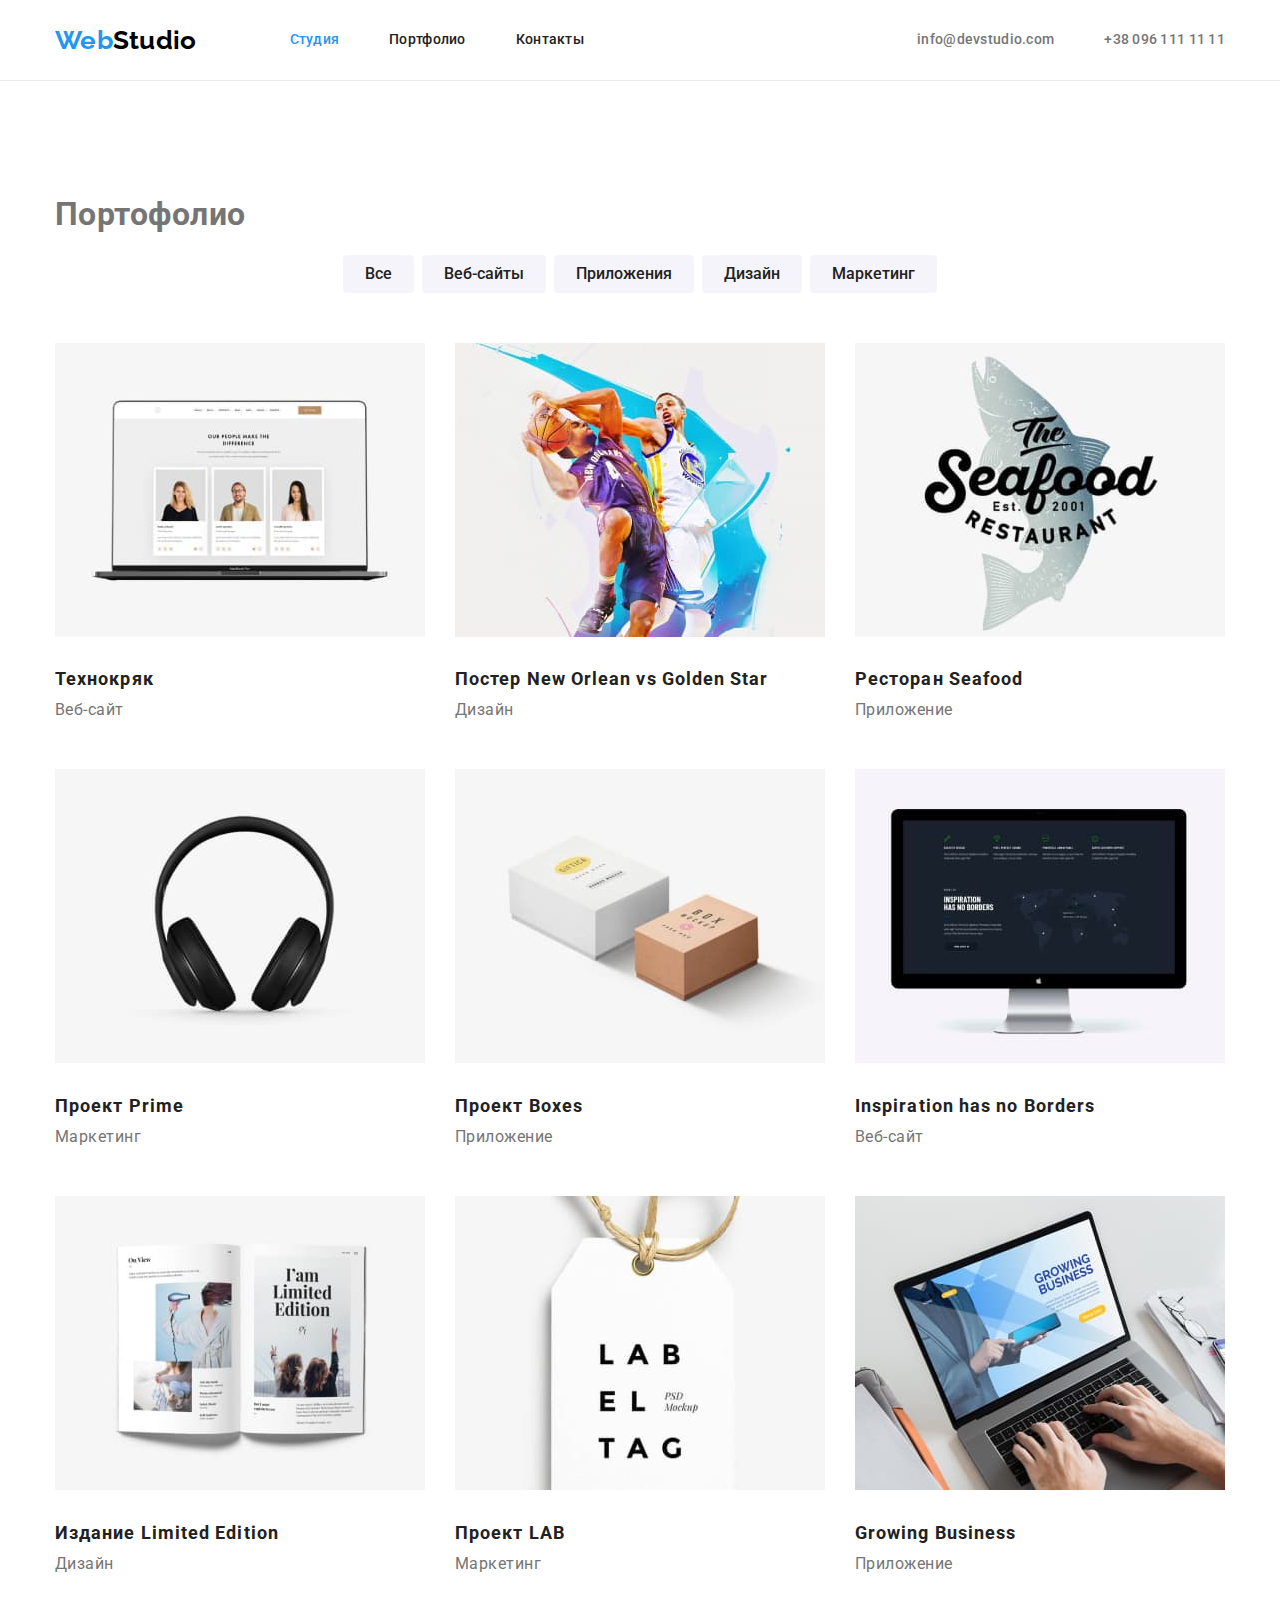
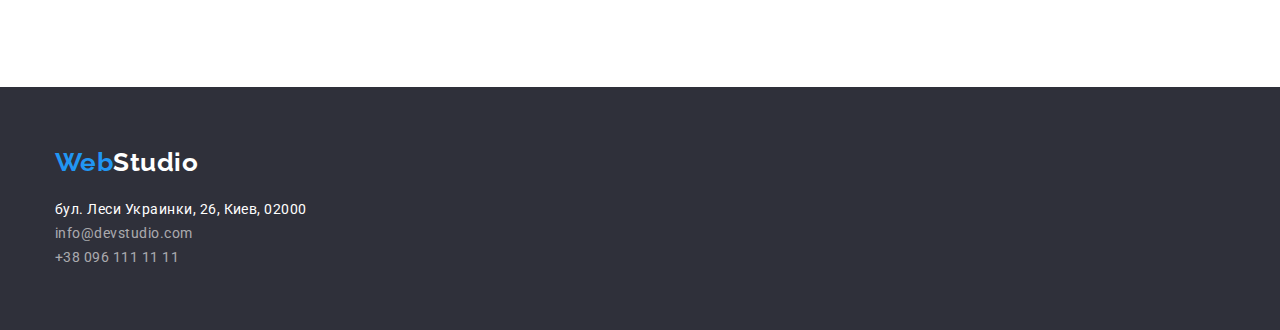
==== commit 9b16f86c: "добавлены flex-box" ====
--- a/portfolio.html
+++ b/portfolio.html
@@ -15,20 +15,20 @@
     
         <!--Шапка-->
         <header class="page-header">
-            <div class="container">
+            <div class="container main-nav">
                 <a href="./index.html" lang="en" class="logo-header link"> <span class="logo-web">Web</span>Studio </a>
                 <nav class="page-nav">
                     <ul class="site-nav">
-                        <li><a href="./index.html" class="link current">Студия</a></li>
-                        <li><a href="./portfolio.html" class="link">Портфолио</a></li>
-                        <li><a href="" class="link">Контакты</a></li>
+                        <li class="item"><a href="./index.html" class="link current">Студия</a></li>
+                        <li class="item"><a href="./portfolio.html" class="link">Портфолио</a></li>
+                        <li class="item"><a href="" class="link">Контакты</a></li>
                     </ul>
                 </nav>
                 <ul class="contacts-nav">
-                    <li>
+                    <li class="item">
                         <a href="mailto:info@devstudio.com" class="link">info@devstudio.com</a>
                     </li>
-                    <li>
+                    <li class="item">
                         <a href="tel:+380961111111" class="link">+38 096 111 11 11</a>
                     </li>
                 </ul>
@@ -36,15 +36,15 @@
         </header>
         <main>
             <section class="section">
-                <div class="container">
+                <div class="container ">
             <h1 class="portofolio-header">Портофолио</h1>
             <!--фильтр-->
             <ul class="portofolio-list">
-                <li><button type="button" class="button">Все</button></li>
-                <li><button type="button" class="button">Веб-сайты</button></li>
-                <li><button type="button" class="button">Приложения</button></li>
-                <li><button type="button" class="button">Дизайн</button></li>
-                <li><button type="button" class="button">Маркетинг</button></li>
+                <li class="portfolio-btn"><button type="button" class="button">Все</button></li>
+                <li class="portfolio-btn"><button type="button" class="button">Веб-сайты</button></li>
+                <li class="portfolio-btn"><button type="button" class="button">Приложения</button></li>
+                <li class="portfolio-btn"><button type="button" class="button">Дизайн</button></li>
+                <li class="portfolio-btn"><button type="button" class="button">Маркетинг</button></li>
             </ul>
             <!--Примеры работ-->
             <ul class="examples-list">
--- a/css/styles.css
+++ b/css/styles.css
@@ -63,9 +63,39 @@
   font-weight: 500;
   letter-spacing: 0.02em;
   line-height: 1.14;
-}
+  border-bottom: 1px solid #ececec;
+}
+.site-nav,
+.contacts-nav,
+.main-nav {
+  display: flex;
+}
+.main-nav {
+  align-items: center;
+}
+.site-nav {
+  margin-left: 93px;
+}
+.contacts-nav {
+  margin-left: auto;
+}
+
+.site-nav .item:not(:last-child),
+.contacts-nav .item:not(:last-child) {
+  margin-right: 50px;
+}
+
 .site-nav .link {
-  color: var(--title-text-color);
+  display: block;
+  padding-top: 32px;
+  padding-bottom: 32px;
+
+  color: var(--title-text-color);
+}
+.contacts-nav .link {
+  display: block;
+  padding-top: 32px;
+  padding-bottom: 32px;
 }
 .site-nav .link.current {
   color: var(--accent-color);
@@ -117,6 +147,9 @@
   margin-bottom: 10px;
   margin-top: 0;
 }
+.features-list {
+  display: flex;
+}
 .features-list .text {
   font-size: 14px;
   font-weight: 400;
@@ -125,6 +158,18 @@
 .features-container {
   width: 270px;
 }
+.features-container:not(:last-child) {
+  margin-right: 30px;
+}
+.job-list {
+  display: flex;
+}
+.job-list .item:not(:last-child) {
+  margin-right: 30px;
+}
+.team-list {
+  display: flex;
+}
 .team-list .title {
   color: var(--title-text-color);
   font-size: 16px;
@@ -145,7 +190,9 @@
   padding-bottom: 30px;
   text-align: center;
 }
-
+.team-container:not(:last-child) {
+  margin-right: 30px;
+}
 /* футер */
 .page-footer {
   background-color: var(--footer-hero-background-color);
@@ -172,6 +219,7 @@
 .contacts-footer {
   color: rgba(255, 255, 255, 0.6);
 }
+
 /* кнопки */
 .button {
   color: var(--title-text-color);
@@ -222,12 +270,27 @@
 }
 .portofolio-list {
   margin-bottom: 50px;
+  display: flex;
+  justify-content: center;
 }
 .examples-container {
   width: 370;
   padding-bottom: 20px;
 }
-
+.portfolio-btn:not(:last-child) {
+  margin-right: 8px;
+}
+
+.examples-list {
+  display: flex;
+  flex-wrap: wrap;
+}
+.examples-container:not(:nth-child(3n)) {
+  margin-right: 30px;
+}
+.examples-container:not(:nth-last-child(-n + 3)) {
+  margin-bottom: 30px;
+}
 /*цвет основного тексат #212121
 цвет мелкого текста #757575
 цвет ссылки rgba(255, 255, 255, 0.6)
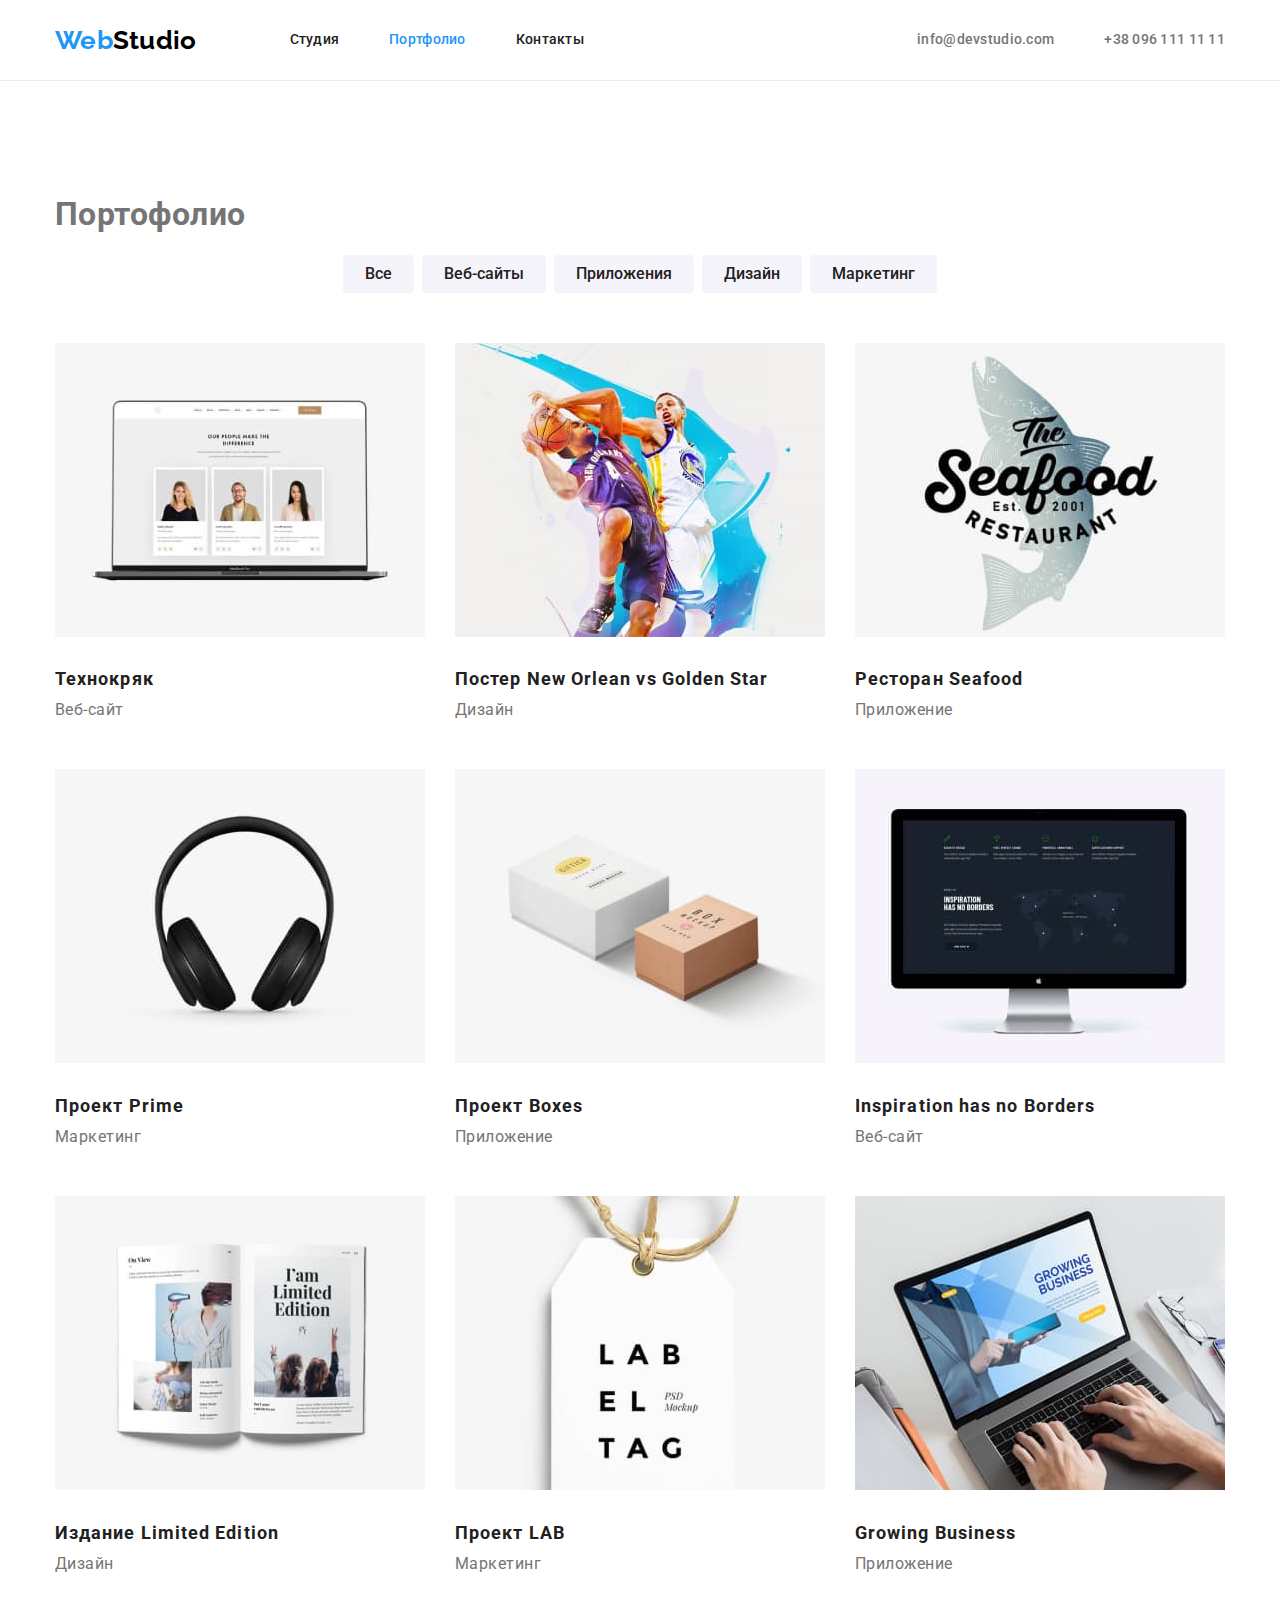
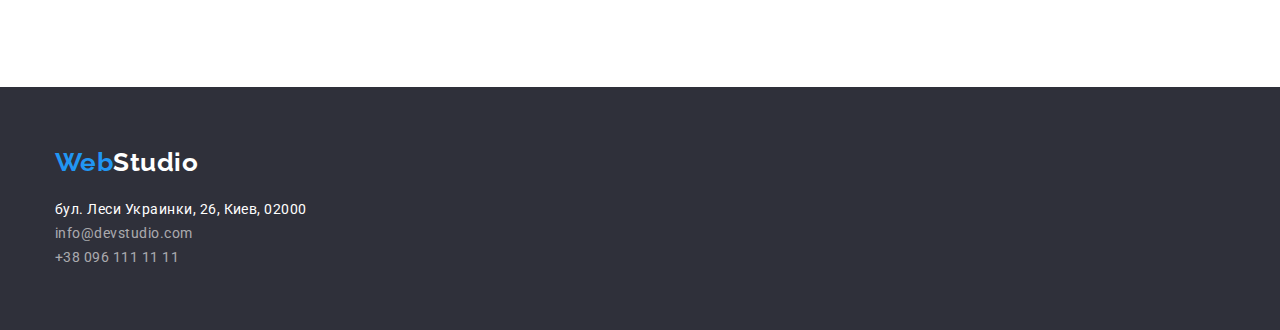
==== commit c5acac54: "исправлено current" ====
--- a/portfolio.html
+++ b/portfolio.html
@@ -19,8 +19,8 @@
                 <a href="./index.html" lang="en" class="logo-header link"> <span class="logo-web">Web</span>Studio </a>
                 <nav class="page-nav">
                     <ul class="site-nav">
-                        <li class="item"><a href="./index.html" class="link current">Студия</a></li>
-                        <li class="item"><a href="./portfolio.html" class="link">Портфолио</a></li>
+                        <li class="item"><a href="./index.html" class="link ">Студия</a></li>
+                        <li class="item"><a href="./portfolio.html" class="link current">Портфолио</a></li>
                         <li class="item"><a href="" class="link">Контакты</a></li>
                     </ul>
                 </nav>
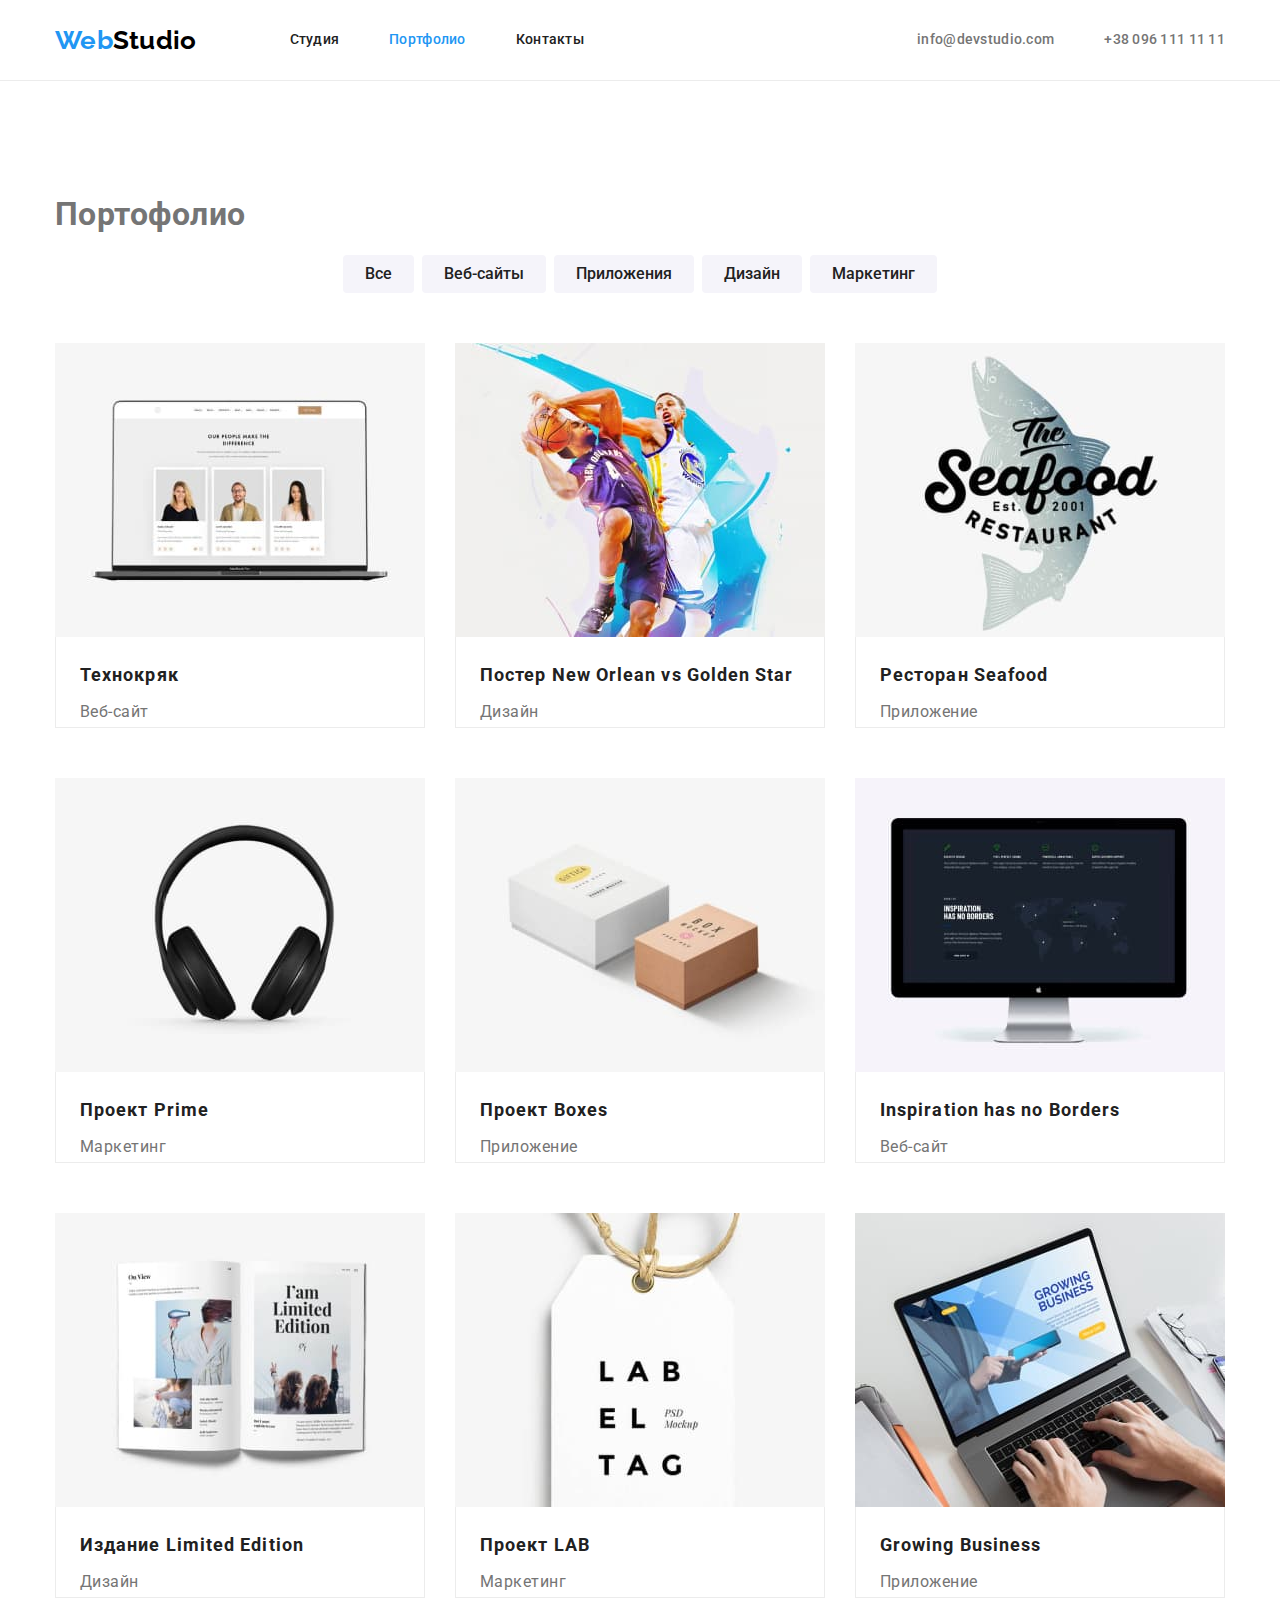
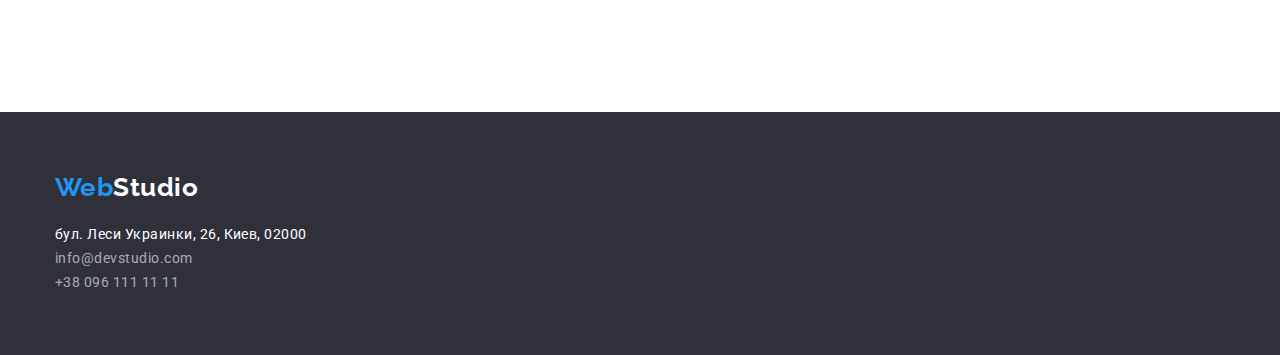
==== commit 14da2648: "добавлены линии в портфолио" ====
--- a/portfolio.html
+++ b/portfolio.html
@@ -50,48 +50,66 @@
             <ul class="examples-list">
                 <li class="examples-container">
                     <img src="./images/portfolio/img9.jpg" alt="Ноутбук" width="370">
+                    <div class="description">
                     <h2 class="title">Технокряк</h2>
                     <p class="text"> Веб-сайт</p>
+                    </div>
                 </li>
                 <li class="examples-container">
                     <img src="./images/portfolio/img1.jpg" alt="Ноутбук" width="370">
+                    <div class="description">
                     <h2 class="title">Постер New Orlean vs Golden Star</h2>
                     <p class="text"> Дизайн</p>
+                    </div>
                 </li>
                 <li class="examples-container">
                     <img src="./images/portfolio/img2.jpg" alt="Ноутбук" width="370">
+                    <div class="description">
                     <h2 class="title">Ресторан Seafood</h2>
                     <p class="text"> Приложение</p>
+                    </div>
                 </li>
                 <li class="examples-container">
                     <img src="./images/portfolio/img3.jpg" alt="Ноутбук" width="370">
+                    <div class="description">
                     <h2 class="title">Проект Prime</h2>
                     <p class="text"> Маркетинг</p>
+                    </div>
                 </li>
                 <li class="examples-container">
                     <img src="./images/portfolio/img4.jpg" alt="Ноутбук" width="370">
+                    <div class="description">
                     <h2 class="title">Проект Boxes</h2>
                     <p class="text"> Приложение</p>
+                    </div>
                 </li>
                 <li class="examples-container">
                     <img src="./images/portfolio/img5.jpg" alt="Ноутбук" width="370">
+                    <div class="description">
                     <h2 class="title">Inspiration has no Borders</h2>
                     <p class="text"> Веб-сайт</p>
+                    </div>
                 </li>
                 <li class="examples-container">
                     <img src="./images/portfolio/img6.jpg" alt="Ноутбук" width="370">
+                    <div class="description">
                     <h2 class="title">Издание Limited Edition</h2>
                     <p class="text"> Дизайн</p>
+                    </div>
                 </li>
                 <li class="examples-container">
                     <img src="./images/portfolio/img7.jpg" alt="Ноутбук" width="370">
+                    <div class="description">
                     <h2 class="title">Проект LAB</h2>
                     <p class="text"> Маркетинг</p>
+                    </div>
                 </li>
                 <li class="examples-container">
                     <img src="./images/portfolio/img8.jpg" alt="Ноутбук" width="370">
+                    <div class="description">
                     <h2 class="title">Growing Business</h2>
                     <p class="text"> Приложение</p>
+                    </div>
                 </li>
             </ul>
             </div>
--- a/css/styles.css
+++ b/css/styles.css
@@ -260,13 +260,15 @@
   font-weight: 700;
   letter-spacing: 0.06em;
   line-height: 2;
-  margin-top: 20px;
+  margin-top: 0;
   margin-bottom: 4px;
-}
-.examples-list text {
+  margin-left: 24px;
+}
+.examples-list .text {
   font-size: 16px;
   font-weight: 400;
   line-height: 1.88;
+  margin-left: 24px;
 }
 .portofolio-list {
   margin-bottom: 50px;
@@ -277,6 +279,12 @@
   width: 370;
   padding-bottom: 20px;
 }
+.description {
+  padding-top: 20px;
+  border-bottom: 1px solid #ececec;
+  border-left: 1px solid #ececec;
+  border-right: 1px solid #ececec;
+}
 .portfolio-btn:not(:last-child) {
   margin-right: 8px;
 }
@@ -285,6 +293,10 @@
   display: flex;
   flex-wrap: wrap;
 }
+.examples-container img {
+  display: block;
+}
+
 .examples-container:not(:nth-child(3n)) {
   margin-right: 30px;
 }
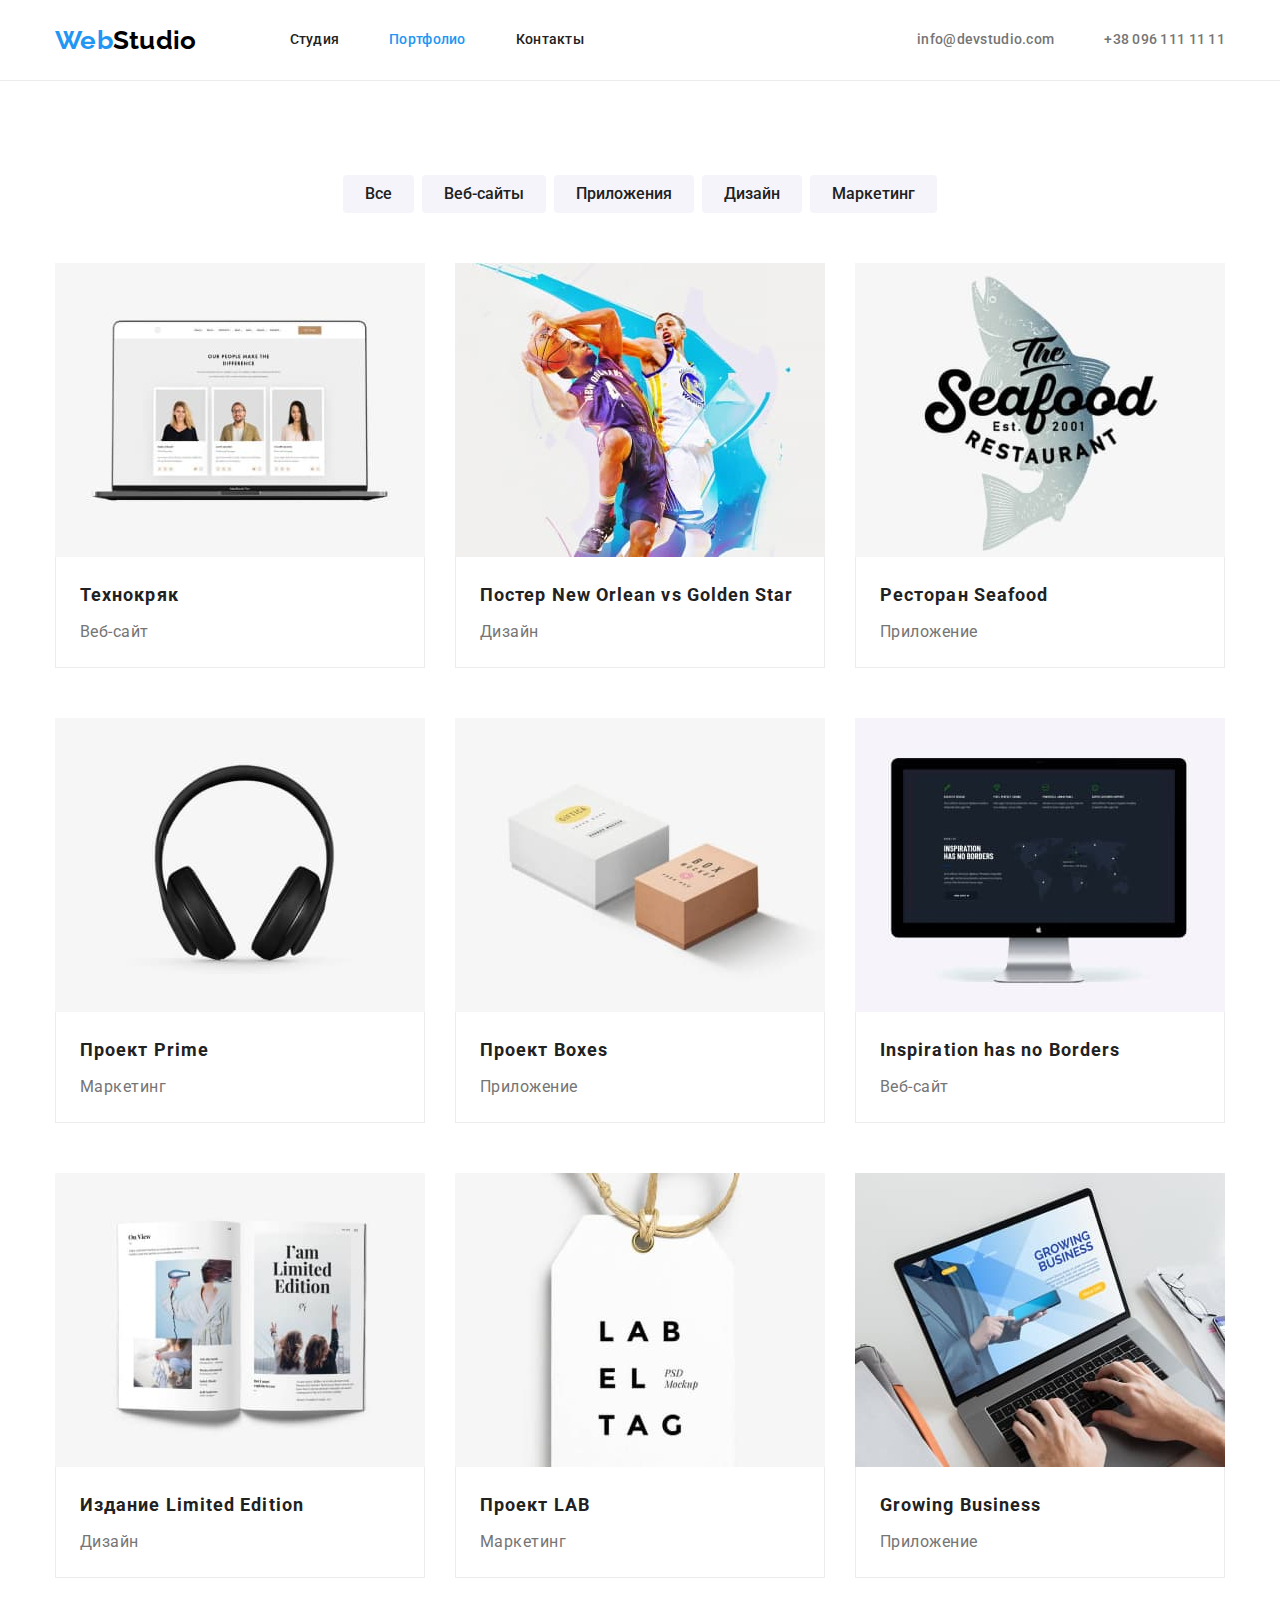
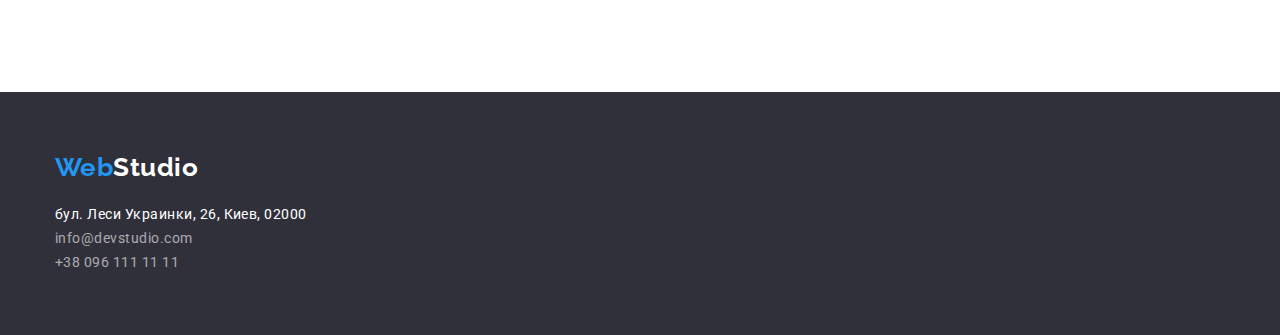
==== commit e8f8dca8: "спрятал заголовки" ====
--- a/portfolio.html
+++ b/portfolio.html
@@ -37,7 +37,7 @@
         <main>
             <section class="section">
                 <div class="container ">
-            <h1 class="portofolio-header">Портофолио</h1>
+            <h1 class="portofolio-header visually-hidden">Портофолио</h1>
             <!--фильтр-->
             <ul class="portofolio-list">
                 <li class="portfolio-btn"><button type="button" class="button">Все</button></li>
--- a/css/styles.css
+++ b/css/styles.css
@@ -23,6 +23,9 @@
   margin: 0;
 }
 
+img {
+  display: block;
+}
 .text {
   margin-top: 0;
   margin-bottom: 0;
@@ -32,7 +35,19 @@
   font-style: normal;
   color: var(--main-text-color);
 }
-button {
+.visually-hidden {
+  position: absolute;
+  white-space: nowrap;
+  width: 1px;
+  height: 1px;
+  overflow: hidden;
+  border: 0;
+  padding: 0;
+  clip: rect(0 0 0 0);
+  clip-path: inset(50%);
+  margin: -1px;
+}
+.button {
   font-family: inherit;
 }
 .section {
@@ -45,6 +60,9 @@
   padding-left: 15px;
   padding-right: 15px;
   margin: 0 auto;
+}
+.no-padding-top {
+  padding-top: 0;
 }
 /* Логотип */
 .logo-header {
@@ -103,7 +121,7 @@
 .site-nav .link:hover,
 .site-nav .link:focus,
 .contacts-nav .link:hover,
-.contacts-nav .lonk:focus {
+.contacts-nav .link:focus {
   color: var(--accent-color);
 }
 /* main */
@@ -213,6 +231,10 @@
   font-weight: 400;
   line-height: 1.71;
 }
+
+.footer-item:not(:last-child) {
+  margin-bottom: 9px;
+}
 .addres-footer {
   color: var(--primery-background-color);
 }
@@ -281,6 +303,7 @@
 }
 .description {
   padding-top: 20px;
+  padding-bottom: 20px;
   border-bottom: 1px solid #ececec;
   border-left: 1px solid #ececec;
   border-right: 1px solid #ececec;
@@ -293,10 +316,6 @@
   display: flex;
   flex-wrap: wrap;
 }
-.examples-container img {
-  display: block;
-}
-
 .examples-container:not(:nth-child(3n)) {
   margin-right: 30px;
 }
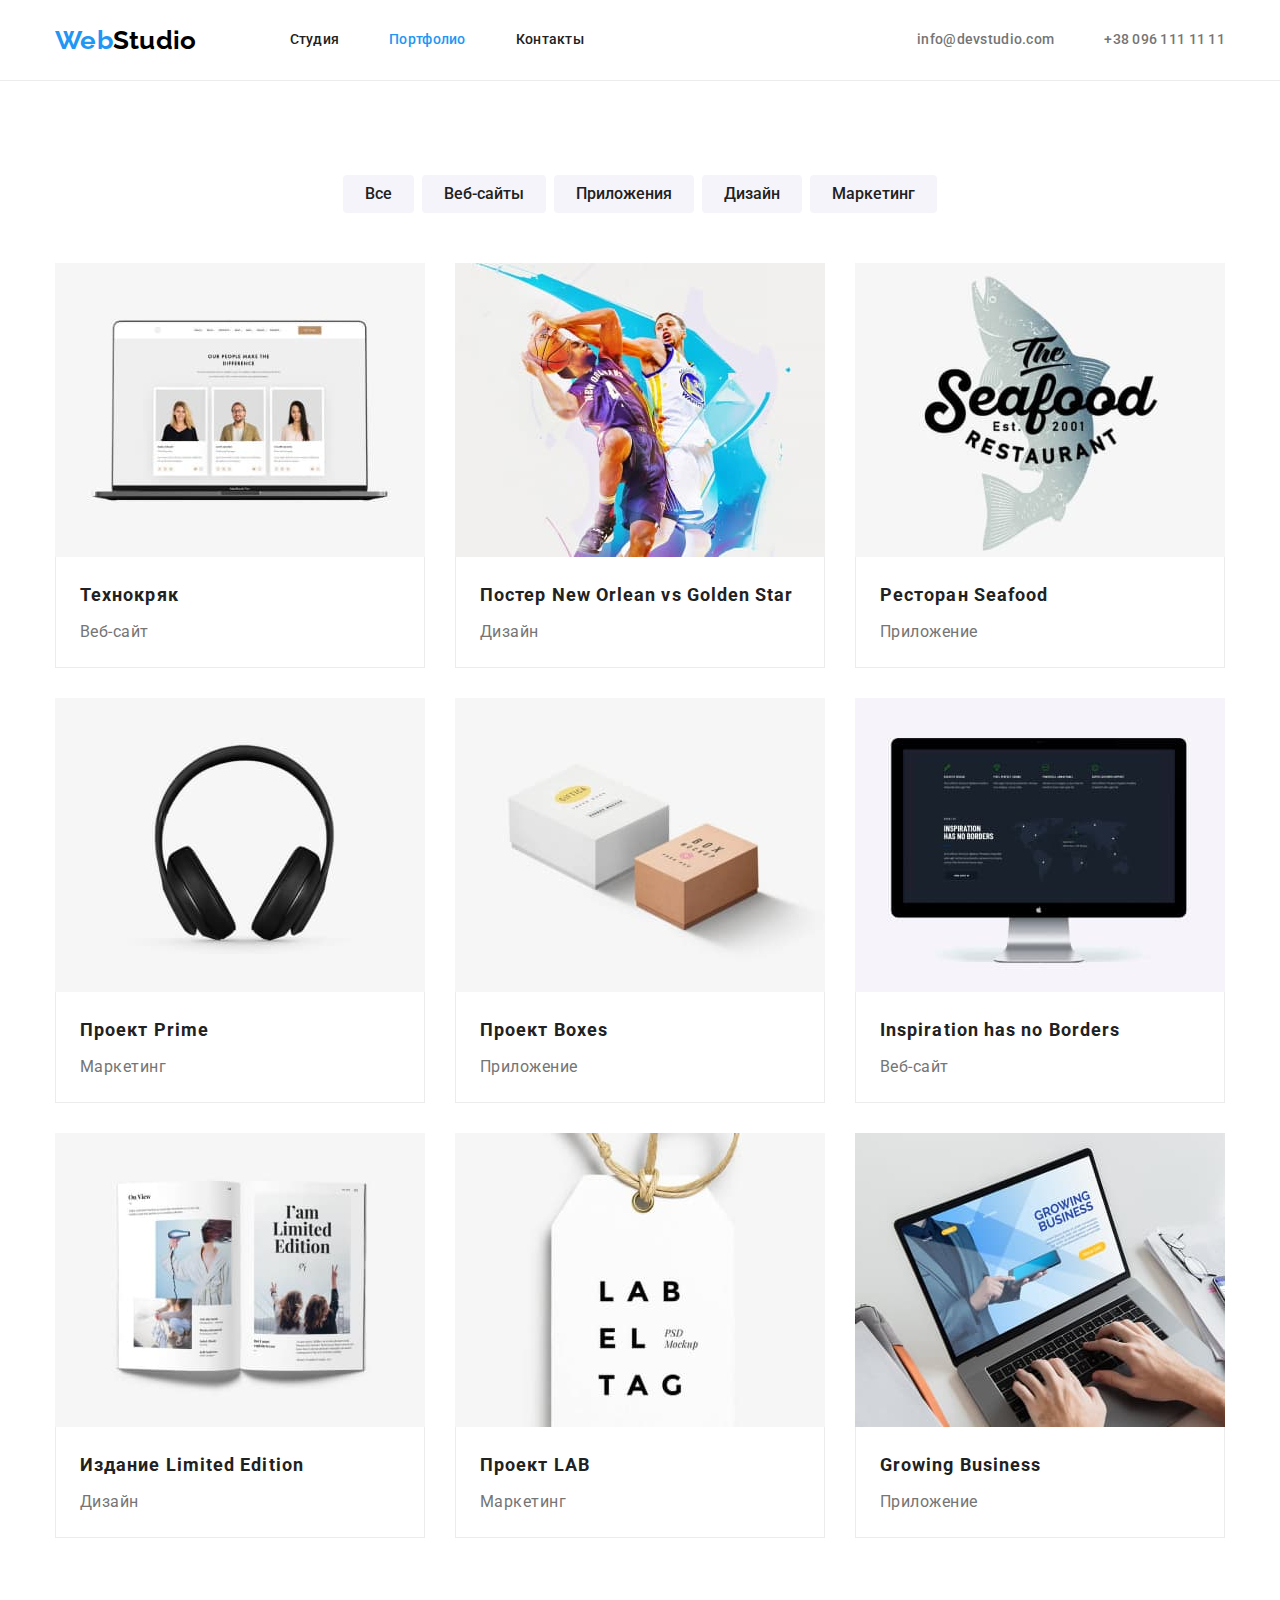
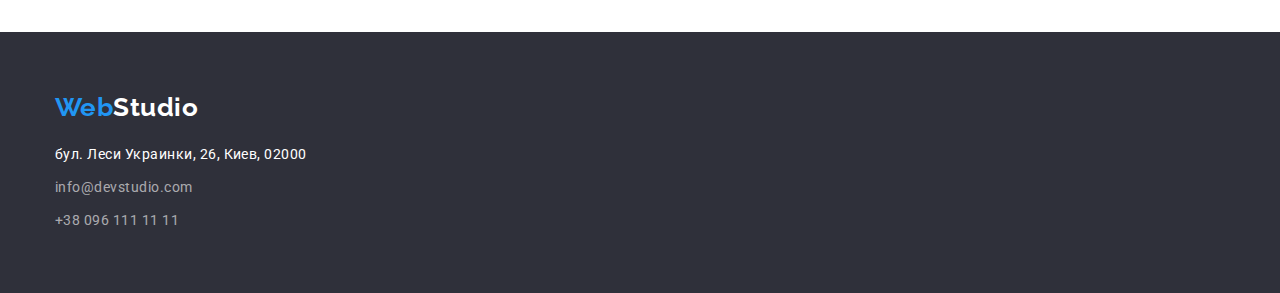
==== commit 64ce7a51: "footer portfolio" ====
--- a/portfolio.html
+++ b/portfolio.html
@@ -121,17 +121,20 @@
                 <address class="address-footer">
                     <a href="./index.html" lang="en" class="logo-footer link"> <span class="logo-web">Web</span>Studio </a>
                     <ul class="footer-list">
-                        <li><a href="https://www.google.com/maps/place/%D0%B1%D1%83%D0%BB.+%D0%9B%D0%B5%D1%81%D0%B8+%D0%A3%D0%BA%D1%80%D0%B0%D0%B8%D0%BD%D0%BA%D0%B8,+26,+%D0%9A%D0%B8%D0%B5%D0%B2,+02000/@50.4265807,30.5361971,17z/data=!3m1!4b1!4m5!3m4!1s0x40d4cf0e033ecbe9:0x57a4dffefec77da0!8m2!3d50.4265807!4d30.5383858"
+                        <li class="footer-item"><a
+                                href="https://www.google.com/maps/place/%D0%B1%D1%83%D0%BB.+%D0%9B%D0%B5%D1%81%D0%B8+%D0%A3%D0%BA%D1%80%D0%B0%D0%B8%D0%BD%D0%BA%D0%B8,+26,+%D0%9A%D0%B8%D0%B5%D0%B2,+02000/@50.4265807,30.5361971,17z/data=!3m1!4b1!4m5!3m4!1s0x40d4cf0e033ecbe9:0x57a4dffefec77da0!8m2!3d50.4265807!4d30.5383858"
                                 class="addres-footer link">бул. Леси Украинки, 26, Киев, 02000</a>
                         </li>
-                        <li><a href="mailto:info@devstudio.com" class="contacts-footer link">info@devstudio.com</a>
+                        <li class="footer-item"><a href="mailto:info@devstudio.com"
+                                class="contacts-footer link">info@devstudio.com</a>
                         </li>
-                        <li><a href="tel:+380961111111" class="contacts-footer link">+38 096 111 11 11</a>
+                        <li class="footer-item"><a href="tel:+380961111111" class="contacts-footer link">+38 096 111 11 11</a>
                         </li>
                     </ul>
                 </address>
             </div>
         </footer>
+
     
 </body>
 </html>--- a/css/styles.css
+++ b/css/styles.css
@@ -284,13 +284,11 @@
   line-height: 2;
   margin-top: 0;
   margin-bottom: 4px;
-  margin-left: 24px;
 }
 .examples-list .text {
   font-size: 16px;
   font-weight: 400;
   line-height: 1.88;
-  margin-left: 24px;
 }
 .portofolio-list {
   margin-bottom: 50px;
@@ -299,11 +297,13 @@
 }
 .examples-container {
   width: 370;
-  padding-bottom: 20px;
 }
 .description {
   padding-top: 20px;
   padding-bottom: 20px;
+  padding-left: 24px;
+  padding-right: 24px;
+
   border-bottom: 1px solid #ececec;
   border-left: 1px solid #ececec;
   border-right: 1px solid #ececec;
